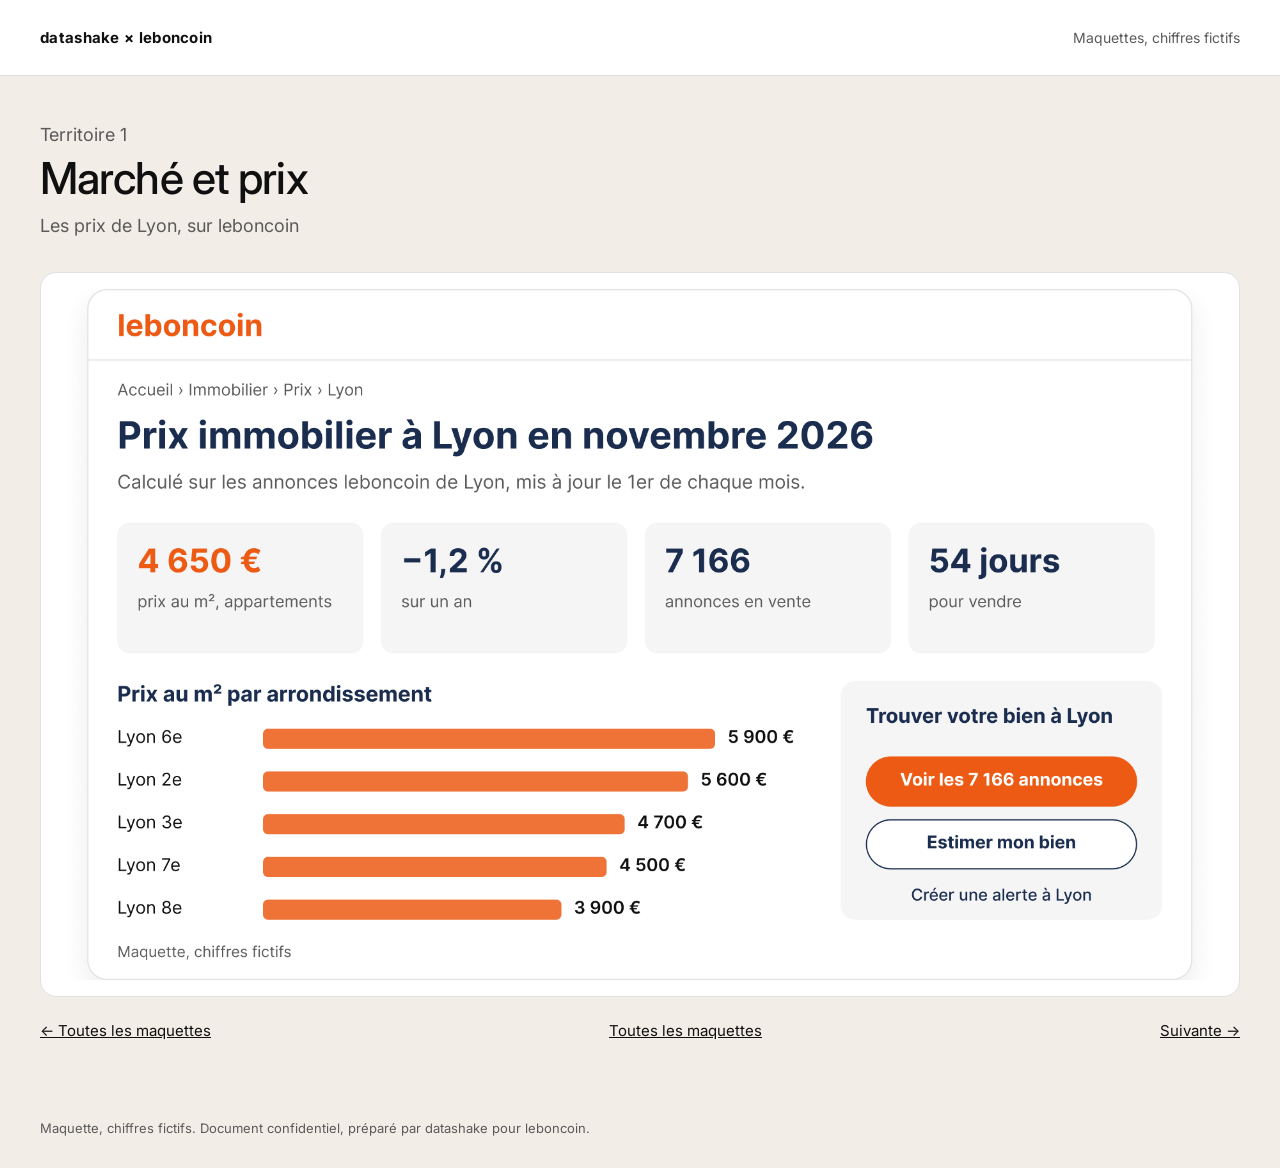
==== t1.html @ 2e572b49 "Maquettes leboncoin immo Co-Authored-By: Claude Opus 5.5 <noreply@anthropic.com>" ====
<!doctype html><html lang="fr"><head><meta charset="utf-8"><meta name="viewport" content="width=device-width,initial-scale=1"><meta name="robots" content="noindex,nofollow"><title>Marché et prix, la maquette</title><link rel="preconnect" href="https://fonts.googleapis.com"><link href="https://fonts.googleapis.com/css2?family=Inter:wght@400;500;600&display=swap" rel="stylesheet"><style>*{box-sizing:border-box;margin:0}body{font-family:Inter,system-ui,sans-serif;background:#F3EDE8;color:#101010}
header{padding:28px 40px;display:flex;justify-content:space-between;align-items:center;border-bottom:1px solid #E0E0E0;background:#fff}
header b{font-size:15px;letter-spacing:.02em}header span{font-size:14px;color:#5A5A5A}
main{max-width:1440px;margin:0 auto;padding:48px 40px}h1{font-size:44px;font-weight:500;letter-spacing:-.02em;margin-bottom:10px}
p.s{color:#5A5A5A;font-size:18px;margin-bottom:36px}.grid{display:grid;grid-template-columns:repeat(auto-fill,minmax(320px,1fr));gap:20px}
.card{display:block;background:#fff;border:1px solid #E0E0E0;border-radius:16px;overflow:hidden;text-decoration:none;color:inherit;transition:transform .15s}
.card:hover{transform:translateY(-3px)}.card img{width:100%;aspect-ratio:16/9;object-fit:cover;object-position:top;display:block;border-bottom:1px solid #E0E0E0}
.card div{padding:18px 20px}.card small{color:#5A5A5A;font-size:13px}.card h2{font-size:18px;font-weight:500;margin-top:4px}
.frame{background:#fff;border:1px solid #E0E0E0;border-radius:16px;padding:16px}.frame img{width:100%;display:block;border-radius:10px}
nav{display:flex;justify-content:space-between;margin-top:24px;font-size:15px}nav a{color:#101010}
footer{padding:32px 40px;color:#5A5A5A;font-size:13px}</style></head><body><header><b>datashake × leboncoin</b><span>Maquettes, chiffres fictifs</span></header><main><p class="s" style="margin-bottom:6px">Territoire 1</p><h1>Marché et prix</h1><p class="s">Les prix de Lyon, sur leboncoin</p><div class="frame"><img src="img/t1.png" alt="Les prix de Lyon, sur leboncoin"></div><nav><a href="index.html">← Toutes les maquettes</a><a href="index.html">Toutes les maquettes</a><a href="t2.html">Suivante →</a></nav></main><footer>Maquette, chiffres fictifs. Document confidentiel, préparé par datashake pour leboncoin.</footer></body></html>
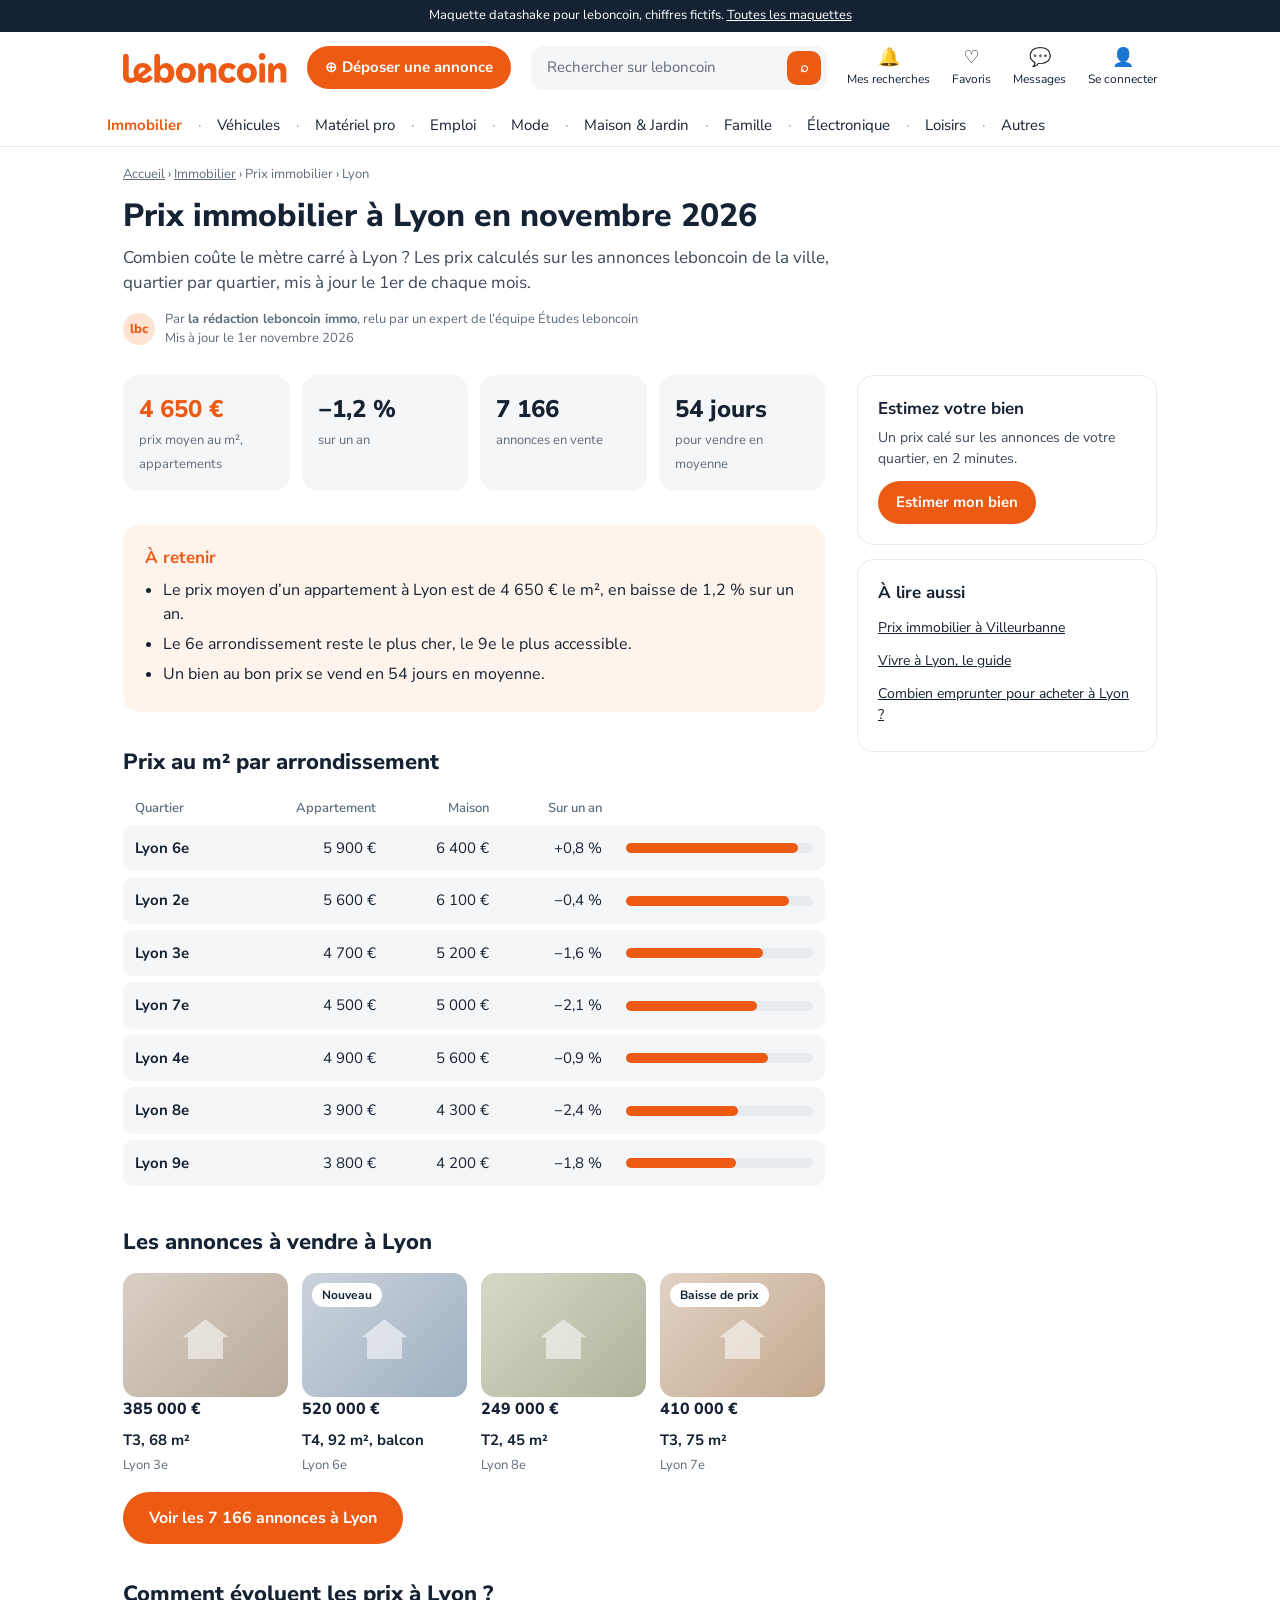
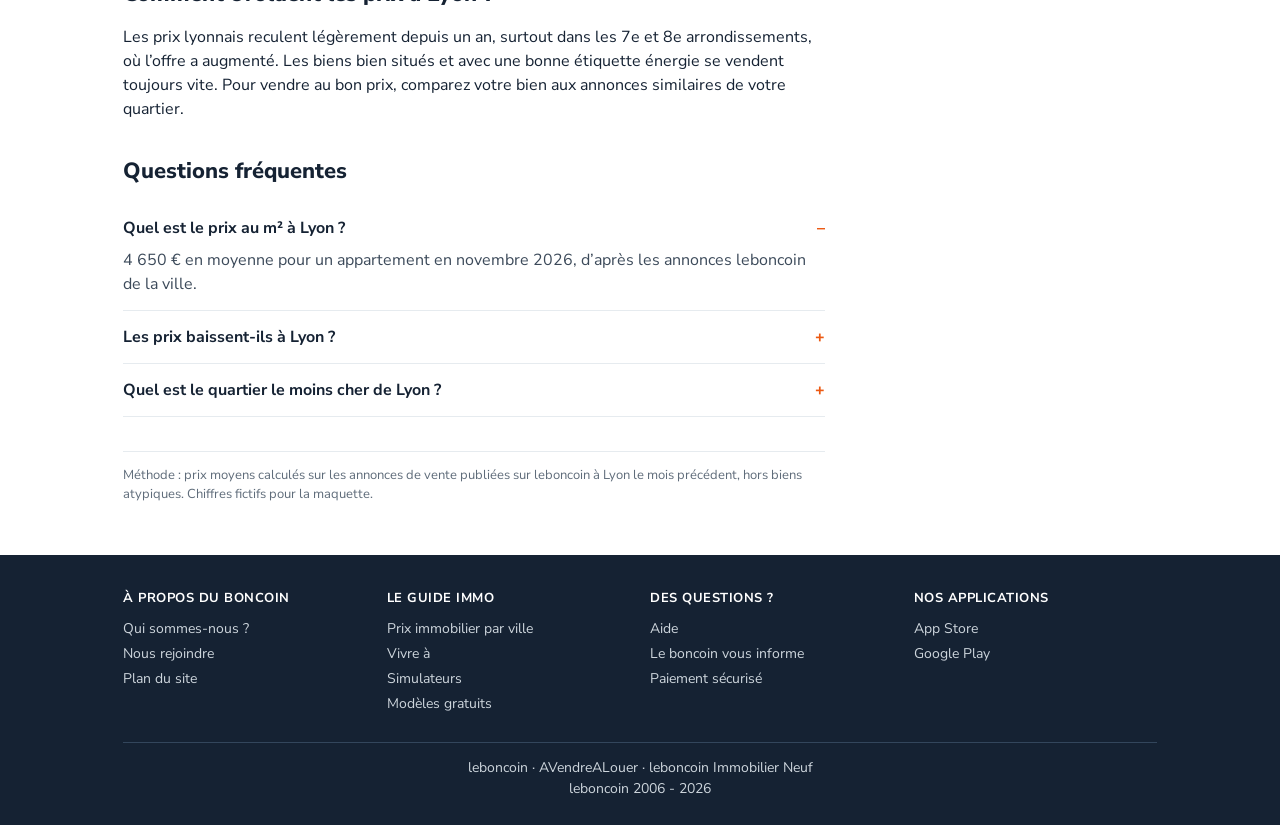
==== commit edda73cf: "Maquettes en pages web au gabarit leboncoin Co-Authored-By: Claude Opus 5.5 <noreply@anthropic.com>" ====
--- a/t1.html
+++ b/t1.html
@@ -1,11 +1,22 @@
-<!doctype html><html lang="fr"><head><meta charset="utf-8"><meta name="viewport" content="width=device-width,initial-scale=1"><meta name="robots" content="noindex,nofollow"><title>Marché et prix, la maquette</title><link rel="preconnect" href="https://fonts.googleapis.com"><link href="https://fonts.googleapis.com/css2?family=Inter:wght@400;500;600&display=swap" rel="stylesheet"><style>*{box-sizing:border-box;margin:0}body{font-family:Inter,system-ui,sans-serif;background:#F3EDE8;color:#101010}
-header{padding:28px 40px;display:flex;justify-content:space-between;align-items:center;border-bottom:1px solid #E0E0E0;background:#fff}
-header b{font-size:15px;letter-spacing:.02em}header span{font-size:14px;color:#5A5A5A}
-main{max-width:1440px;margin:0 auto;padding:48px 40px}h1{font-size:44px;font-weight:500;letter-spacing:-.02em;margin-bottom:10px}
-p.s{color:#5A5A5A;font-size:18px;margin-bottom:36px}.grid{display:grid;grid-template-columns:repeat(auto-fill,minmax(320px,1fr));gap:20px}
-.card{display:block;background:#fff;border:1px solid #E0E0E0;border-radius:16px;overflow:hidden;text-decoration:none;color:inherit;transition:transform .15s}
-.card:hover{transform:translateY(-3px)}.card img{width:100%;aspect-ratio:16/9;object-fit:cover;object-position:top;display:block;border-bottom:1px solid #E0E0E0}
-.card div{padding:18px 20px}.card small{color:#5A5A5A;font-size:13px}.card h2{font-size:18px;font-weight:500;margin-top:4px}
-.frame{background:#fff;border:1px solid #E0E0E0;border-radius:16px;padding:16px}.frame img{width:100%;display:block;border-radius:10px}
-nav{display:flex;justify-content:space-between;margin-top:24px;font-size:15px}nav a{color:#101010}
-footer{padding:32px 40px;color:#5A5A5A;font-size:13px}</style></head><body><header><b>datashake × leboncoin</b><span>Maquettes, chiffres fictifs</span></header><main><p class="s" style="margin-bottom:6px">Territoire 1</p><h1>Marché et prix</h1><p class="s">Les prix de Lyon, sur leboncoin</p><div class="frame"><img src="img/t1.png" alt="Les prix de Lyon, sur leboncoin"></div><nav><a href="index.html">← Toutes les maquettes</a><a href="index.html">Toutes les maquettes</a><a href="t2.html">Suivante →</a></nav></main><footer>Maquette, chiffres fictifs. Document confidentiel, préparé par datashake pour leboncoin.</footer></body></html>+<!doctype html><html lang="fr"><head><meta charset="utf-8"><meta name="viewport" content="width=device-width,initial-scale=1"><meta name="robots" content="noindex,nofollow">
+<title>Prix immobilier à Lyon en novembre 2026, prix au m² par quartier | leboncoin</title><link rel="preconnect" href="https://fonts.googleapis.com"><link href="https://fonts.googleapis.com/css2?family=Nunito+Sans:wght@400;600;700;800&display=swap" rel="stylesheet"><link rel="stylesheet" href="style.css"></head><body>
+<div class="proto">Maquette datashake pour leboncoin, chiffres fictifs. <a href="index.html">Toutes les maquettes</a></div>
+<header class="top"><div class="wrap row"><svg width="164" height="30" viewBox="0 0 164 30" xmlns="http://www.w3.org/2000/svg"  class="logo"><path fill="currentColor" fill-rule="evenodd" clip-rule="evenodd" d="M41.1935 25.077C43.7647 25.0728 45.3528 23.0338 45.3528 20.0045C45.3528 16.9725 43.769 14.9392 41.2007 14.9392C38.6323 14.9392 37.0556 16.9653 37.0556 20.0045C37.0556 23.0409 38.6295 25.0728 41.1935 25.077ZM43.1198 10.0236C48.0211 10.0236 51.2529 14.2472 51.3242 19.9332C51.3242 25.712 47.9426 29.9926 42.9842 29.9926C40.4887 30.0482 38.1457 28.7954 36.8059 26.6894H36.7274V29.6216H31.3482V3.88099C31.3482 1.91906 32.6538 0.691957 34.2019 0.691957C35.75 0.691957 37.0556 1.91906 37.0556 3.88099V13.0557H37.1341C38.5174 11.1316 40.7505 10.0008 43.1198 10.0236ZM62.9246 25.077C65.5001 25.077 67.0697 23.0366 67.0697 20.0045C67.0697 16.9725 65.5001 14.9392 62.9246 14.9392C60.3492 14.9392 58.7796 16.9653 58.7796 20.0045C58.7796 23.0438 60.3492 25.077 62.9246 25.077ZM62.9246 10.0236C68.9888 10.0236 72.9127 14.1687 72.9127 20.0117C72.9127 25.8547 68.9959 29.9997 62.9246 29.9997C56.8533 29.9997 52.9366 25.8547 52.9366 20.0117C52.9366 14.1687 56.8533 10.0236 62.9246 10.0236ZM139.155 10.0239C140.724 10.0239 142.03 11.251 142.058 13.213V29.6219H136.301V13.213C136.301 11.251 137.579 10.0239 139.155 10.0239ZM139.155 0C141.086 0 142.65 1.56527 142.65 3.49581C142.65 5.42636 141.086 6.99163 139.155 6.99163H139.153C137.223 6.99091 135.658 5.42564 135.659 3.4951C135.659 1.56455 137.225 0 139.155 0ZM157.162 10.0239C161.158 10.0239 163.304 12.8627 163.304 17.1654V29.6219H157.547V18.7777C157.547 16.245 156.355 15.4032 154.858 15.4032C152.631 15.4032 150.941 17.2795 150.941 21.2747V29.6219H145.183V13.0346C145.183 11.1511 146.417 10.0382 147.873 10.0382C149.329 10.0382 150.555 11.1511 150.555 13.0346V13.748H150.634C152 11.4408 154.481 10.0254 157.162 10.0239ZM123.866 25.077C126.441 25.077 128.018 23.0366 128.018 20.0045C128.018 16.9725 126.435 14.9392 123.866 14.9392C121.298 14.9392 119.721 16.9653 119.721 20.0045C119.721 23.0438 121.298 25.077 123.866 25.077ZM123.866 10.0236C129.938 10.0236 133.854 14.1687 133.854 20.0117C133.854 25.8547 129.938 29.9997 123.866 29.9997C117.795 29.9997 113.878 25.8547 113.878 20.0117C113.878 14.1687 117.802 10.0236 123.866 10.0236ZM105.36 15.0179C102.863 15.0179 101.329 16.8586 101.329 20.012C101.329 23.1653 102.863 25.006 105.36 25.006C106.791 25.0645 108.137 24.3254 108.855 23.0869H108.927L113.115 25.7765C111.659 28.6159 108.619 30 105.166 30C99.1744 30 95.4859 25.8543 95.4859 20.012C95.4859 14.169 99.1744 10.0239 105.166 10.0239C108.619 10.0239 111.688 11.3937 113.115 14.2474L108.927 16.9364H108.855C108.137 15.6978 106.791 14.9594 105.36 15.0179ZM87.1959 10.0239C91.1911 10.0239 93.3379 12.8627 93.3528 17.1654V29.6219H87.5954V18.7777C87.5954 16.245 86.404 15.4032 84.9058 15.4032C82.6799 15.4032 80.9891 17.2795 80.9891 21.2747V29.6219H75.2246V13.0203C75.2246 11.1369 76.4374 10.0382 77.8999 10.0382C79.3625 10.0382 80.5896 11.1511 80.5896 13.0346V13.748H80.668C82.0328 11.4394 84.5141 10.0239 87.1959 10.0239ZM15.6884 18.87C15.7055 19.6013 15.8353 20.3262 16.0736 21.0182L22.4945 16.2589C21.9138 15.1873 20.773 14.5402 19.5552 14.5895C17.7359 14.5895 15.6884 15.9592 15.6884 18.87ZM21.2674 25.2909C23.3485 25.1718 25.2148 23.9689 26.1829 22.124L29.9713 24.8629C28.523 27.8093 25.5694 29.9924 20.5754 29.9924C18.2125 29.9882 15.9309 29.1263 14.1545 27.5668C11.6432 29.2362 9.5029 29.9496 7.36261 29.9496C3.04635 29.9496 0 27.0602 0 22.7226V3.83091C0 1.87611 1.29844 0.649008 2.85373 0.649008C4.40901 0.649008 5.70745 1.87611 5.70745 3.83091V22.2446C5.70745 24.0995 6.52076 25.0983 8.22586 25.0983C9.15332 25.0983 10.1593 24.5632 11.4648 23.8498C10.8413 22.3666 10.526 20.7721 10.5374 19.1626C10.5374 15.0889 13.441 10.0242 19.5409 10.0242C24.8274 10.0242 27.6669 13.0984 28.8512 16.958L18.6705 24.2643C19.3689 24.9328 20.3007 25.3016 21.2674 25.2909Z"></path></svg><a class="btn btn-main" href="#">⊕ Déposer une annonce</a><div class="search"><span>Rechercher sur leboncoin</span><b>⌕</b></div>
+<div class="icons"><div><i>🔔</i>Mes recherches</div><div><i>♡</i>Favoris</div><div><i>💬</i>Messages</div><div><i>👤</i>Se connecter</div></div></div>
+<div class="wrap cats"><span class="on">Immobilier</span><span>Véhicules</span><span>Matériel pro</span><span>Emploi</span><span>Mode</span><span>Maison &amp; Jardin</span><span>Famille</span><span>Électronique</span><span>Loisirs</span><span>Autres</span></div></header>
+<main class="wrap"><div class="crumb"><a href="#">Accueil</a> › <a href="#">Immobilier</a> › Prix immobilier › Lyon</div>
+<h1>Prix immobilier à Lyon en novembre 2026</h1><p class="lead">Combien coûte le mètre carré à Lyon ? Les prix calculés sur les annonces leboncoin de la ville, quartier par quartier, mis à jour le 1er de chaque mois.</p><div class="byline"><div class="av">lbc</div><div>Par <b>la rédaction leboncoin immo</b>, relu par un expert de l’équipe Études leboncoin<br>Mis à jour le 1er novembre 2026</div></div>
+<div class="layout"><div>
+<section class="kpis"><div class="kpi hot"><b>4 650 €</b><span>prix moyen au m², appartements</span></div><div class="kpi"><b>−1,2 %</b><span>sur un an</span></div><div class="kpi"><b>7 166</b><span>annonces en vente</span></div><div class="kpi"><b>54 jours</b><span>pour vendre en moyenne</span></div></section>
+<section class="retenir"><h3>À retenir</h3><ul><li>Le prix moyen d’un appartement à Lyon est de 4 650 € le m², en baisse de 1,2 % sur un an.</li><li>Le 6e arrondissement reste le plus cher, le 9e le plus accessible.</li><li>Un bien au bon prix se vend en 54 jours en moyenne.</li></ul></section>
+<section><h2>Prix au m² par arrondissement</h2><table><tr><th>Quartier</th><th class="num">Appartement</th><th class="num">Maison</th><th class="num">Sur un an</th><th></th></tr><tr><td>Lyon 6e</td><td class="num">5 900 €</td><td class="num">6 400 €</td><td class="num">+0,8 %</td><td style="width:30%"><div class="bar"><i style="width:92%"></i></div></td></tr><tr><td>Lyon 2e</td><td class="num">5 600 €</td><td class="num">6 100 €</td><td class="num">−0,4 %</td><td style="width:30%"><div class="bar"><i style="width:87%"></i></div></td></tr><tr><td>Lyon 3e</td><td class="num">4 700 €</td><td class="num">5 200 €</td><td class="num">−1,6 %</td><td style="width:30%"><div class="bar"><i style="width:73%"></i></div></td></tr><tr><td>Lyon 7e</td><td class="num">4 500 €</td><td class="num">5 000 €</td><td class="num">−2,1 %</td><td style="width:30%"><div class="bar"><i style="width:70%"></i></div></td></tr><tr><td>Lyon 4e</td><td class="num">4 900 €</td><td class="num">5 600 €</td><td class="num">−0,9 %</td><td style="width:30%"><div class="bar"><i style="width:76%"></i></div></td></tr><tr><td>Lyon 8e</td><td class="num">3 900 €</td><td class="num">4 300 €</td><td class="num">−2,4 %</td><td style="width:30%"><div class="bar"><i style="width:60%"></i></div></td></tr><tr><td>Lyon 9e</td><td class="num">3 800 €</td><td class="num">4 200 €</td><td class="num">−1,8 %</td><td style="width:30%"><div class="bar"><i style="width:59%"></i></div></td></tr></table></section>
+<section><h2>Les annonces à vendre à Lyon</h2><div class="ads"><a class="ad" href="#"><div class="ph" style="--a:#d9cfc4;--b:#b9ab9c"></div><div class="p">385 000 €</div><h3>T3, 68 m²</h3><small>Lyon 3e</small></a><a class="ad" href="#"><div class="ph" style="--a:#cbd3dc;--b:#9fb0c2"><span class="badge">Nouveau</span></div><div class="p">520 000 €</div><h3>T4, 92 m², balcon</h3><small>Lyon 6e</small></a><a class="ad" href="#"><div class="ph" style="--a:#d6d9c8;--b:#aeb39a"></div><div class="p">249 000 €</div><h3>T2, 45 m²</h3><small>Lyon 8e</small></a><a class="ad" href="#"><div class="ph" style="--a:#e2d2c4;--b:#c3a98f"><span class="badge">Baisse de prix</span></div><div class="p">410 000 €</div><h3>T3, 75 m²</h3><small>Lyon 7e</small></a></div><p style="margin-top:16px"><a class="btn btn-main btn-lg" href="#">Voir les 7 166 annonces à Lyon</a></p></section>
+<section><h2>Comment évoluent les prix à Lyon ?</h2><p>Les prix lyonnais reculent légèrement depuis un an, surtout dans les 7e et 8e arrondissements, où l’offre a augmenté. Les biens bien situés et avec une bonne étiquette énergie se vendent toujours vite. Pour vendre au bon prix, comparez votre bien aux annonces similaires de votre quartier.</p></section>
+<section class="faq"><h2>Questions fréquentes</h2><details open><summary>Quel est le prix au m² à Lyon ?</summary><p>4 650 € en moyenne pour un appartement en novembre 2026, d’après les annonces leboncoin de la ville.</p></details><details><summary>Les prix baissent-ils à Lyon ?</summary><p>Oui, de 1,2 % sur un an. La baisse est plus marquée dans les 7e et 8e arrondissements.</p></details><details><summary>Quel est le quartier le moins cher de Lyon ?</summary><p>Le 9e arrondissement, autour de 3 800 € le m² pour un appartement.</p></details></section>
+<p class="method">Méthode : prix moyens calculés sur les annonces de vente publiées sur leboncoin à Lyon le mois précédent, hors biens atypiques. Chiffres fictifs pour la maquette.</p>
+</div><aside class="side"><div class="card"><h3>Estimez votre bien</h3><p>Un prix calé sur les annonces de votre quartier, en 2 minutes.</p><a class="btn btn-main" href="#">Estimer mon bien</a></div><div class="card links"><h3>À lire aussi</h3><a href=#>Prix immobilier à Villeurbanne</a><a href=#>Vivre à Lyon, le guide</a><a href=#>Combien emprunter pour acheter à Lyon ?</a></div></aside></div></main><footer class="site"><div class="wrap"><div class="cols">
+<div><h4>À propos du boncoin</h4><p>Qui sommes-nous ?</p><p>Nous rejoindre</p><p>Plan du site</p></div>
+<div><h4>Le guide immo</h4><p>Prix immobilier par ville</p><p>Vivre à</p><p>Simulateurs</p><p>Modèles gratuits</p></div>
+<div><h4>Des questions ?</h4><p>Aide</p><p>Le boncoin vous informe</p><p>Paiement sécurisé</p></div>
+<div><h4>Nos applications</h4><p>App Store</p><p>Google Play</p></div></div>
+<div class="sis">leboncoin · AVendreALouer · leboncoin Immobilier Neuf<br>leboncoin 2006 - 2026</div></div></footer></body></html>
--- a/style.css
+++ b/style.css
@@ -0,0 +1,100 @@
+
+*{box-sizing:border-box;margin:0;padding:0}
+body{font-family:'Nunito Sans',system-ui,sans-serif;color:#152233;background:#fff;font-size:16px;line-height:1.5}
+a{color:inherit}
+.wrap{max-width:1066px;margin:0 auto;padding:0 16px}
+.proto{background:#152233;color:#fff;font-size:13px;text-align:center;padding:6px 10px}
+.proto a{color:#fff}
+header.top{border-bottom:1px solid #e6ebef;background:#fff;position:sticky;top:0;z-index:5}
+.top .row{display:flex;align-items:center;gap:20px;height:72px}
+.logo{color:#ec5a13;width:164px;height:30px;flex:none}
+.btn{display:inline-flex;align-items:center;gap:8px;border:0;border-radius:9999px;font:inherit;font-weight:700;cursor:pointer;text-decoration:none;white-space:nowrap}
+.btn-main{background:#ec5a13;color:#fff;padding:10px 18px;font-size:15px}
+.btn-main:hover{background:#d14e10}
+.btn-ghost{background:#fff;color:#152233;border:1px solid #152233;padding:9px 18px;font-size:15px}
+.btn-lg{padding:14px 26px;font-size:16px}
+.search{flex:1;display:flex;align-items:center;background:#f4f6f7;border-radius:12px;height:44px;padding:0 6px 0 16px;color:#5f6c7a;font-size:15px;max-width:320px}
+.search span{flex:1}.search b{width:34px;height:34px;border-radius:10px;background:#ec5a13;display:grid;place-items:center;color:#fff;font-size:14px}
+.icons{display:flex;gap:22px;margin-left:auto;font-size:12px;text-align:center}
+.icons div{display:flex;flex-direction:column;align-items:center;gap:4px}
+.icons i{font-style:normal;font-size:18px;line-height:1}
+.cats{display:flex;gap:16px;font-size:15px;padding:10px 0;white-space:nowrap;overflow:auto}
+.cats span+span:before{content:"·";margin-right:16px;color:#9aa5b1}
+.cats .on{font-weight:700;color:#ec5a13}
+.crumb{font-size:13px;color:#5f6c7a;padding:18px 0 6px}
+.crumb a{text-decoration:underline}
+h1{font-size:32px;line-height:1.2;font-weight:800;margin:6px 0 10px}
+h2{font-size:22px;font-weight:800;margin:0 0 14px}
+h3{font-size:17px;font-weight:700}
+.lead{font-size:17px;color:#3c4a5a;max-width:760px}
+.byline{display:flex;gap:10px;align-items:center;font-size:13px;color:#5f6c7a;margin:14px 0 26px}
+.byline .av{width:32px;height:32px;border-radius:50%;background:#ffe3d3;color:#ec5a13;display:grid;place-items:center;font-weight:800}
+.layout{display:grid;grid-template-columns:1fr 300px;gap:32px;align-items:start}
+section{margin:0 0 34px}
+.card{border:1px solid #e6ebef;border-radius:16px;padding:20px;background:#fff}
+.soft{background:#f4f6f7;border-radius:16px;padding:20px}
+.retenir{background:#fff4ec;border-radius:16px;padding:20px 22px}
+.retenir h3{margin-bottom:8px;color:#ec5a13}
+.retenir li{margin:6px 0 6px 18px}
+.kpis{display:grid;grid-template-columns:repeat(4,1fr);gap:12px}
+.kpi{background:#f4f6f7;border-radius:16px;padding:16px}
+.kpi b{display:block;font-size:24px;font-weight:800}
+.kpi span{font-size:13px;color:#5f6c7a}
+.kpi.hot b{color:#ec5a13}
+table{width:100%;border-collapse:separate;border-spacing:0 6px;font-size:15px}
+th{text-align:left;font-size:13px;color:#5f6c7a;font-weight:600;padding:0 12px}
+td{background:#f4f6f7;padding:12px}
+td:first-child{border-radius:10px 0 0 10px;font-weight:700}td:last-child{border-radius:0 10px 10px 0}
+.num{text-align:right;font-variant-numeric:tabular-nums}
+.bar{height:10px;border-radius:5px;background:#e6ebef;position:relative;min-width:120px}
+.bar i{position:absolute;inset:0 auto 0 0;border-radius:5px;background:#ec5a13}
+.ads{display:grid;grid-template-columns:repeat(4,1fr);gap:14px}
+.ad{text-decoration:none}
+.ph{aspect-ratio:4/3;border-radius:14px;background:linear-gradient(135deg,var(--a,#d9cfc4),var(--b,#b9ab9c));position:relative;overflow:hidden}
+.ph:after{content:"";position:absolute;left:50%;top:50%;width:46px;height:40px;transform:translate(-50%,-40%);background:rgba(255,255,255,.55);clip-path:polygon(50% 0,100% 45%,88% 45%,88% 100%,12% 100%,12% 45%,0 45%)}
+.ph .badge{position:absolute;left:10px;top:10px;background:#fff;border-radius:9999px;font-size:12px;font-weight:700;padding:3px 10px;z-index:1}
+.ad h3{font-size:15px;margin-top:8px}.ad .p{font-weight:800;font-size:16px}.ad small{color:#5f6c7a;font-size:13px}
+.chips{display:flex;flex-wrap:wrap;gap:8px}
+.chip{border:1px solid #cdd5dc;border-radius:9999px;padding:6px 14px;font-size:14px;font-weight:600;background:#fff}
+.chip.on{background:#152233;color:#fff;border-color:#152233}
+.faq details{border-bottom:1px solid #e6ebef;padding:14px 0}
+.faq summary{font-weight:700;cursor:pointer;list-style:none;display:flex;justify-content:space-between}
+.faq summary:after{content:"+";color:#ec5a13;font-weight:800}
+.faq details[open] summary:after{content:"–"}
+.faq p{margin-top:8px;color:#3c4a5a}
+.side{position:sticky;top:96px;display:flex;flex-direction:column;gap:14px}
+.side .card h3{margin-bottom:6px}.side .card p{font-size:14px;color:#3c4a5a;margin-bottom:12px}
+.links a{display:block;font-size:14px;padding:6px 0;text-decoration:underline}
+.method{font-size:13px;color:#5f6c7a;border-top:1px solid #e6ebef;padding-top:14px;margin-top:10px}
+.form{display:grid;gap:12px}
+.form label{font-size:13px;color:#5f6c7a;font-weight:600}
+.form .f{border:1px solid #cdd5dc;border-radius:12px;padding:12px 14px;font-weight:700;background:#fff}
+.result{background:#152233;color:#fff;border-radius:16px;padding:24px}
+.result b{font-size:40px;font-weight:800;display:block;line-height:1.1}
+.result small{opacity:.8}
+.two{display:grid;grid-template-columns:1fr 1fr;gap:18px}
+.dpe{display:grid;gap:8px}
+.dpe div{display:flex;align-items:center;gap:12px}
+.dpe span.l{color:#fff;font-weight:800;border-radius:6px;padding:6px 10px;min-width:40px}
+.note{display:flex;gap:20px;align-items:center}
+.note .big{background:#152233;color:#fff;border-radius:16px;padding:18px 22px;text-align:center}
+.note .big b{font-size:44px;font-weight:800;display:block;line-height:1}
+.crit{flex:1;display:grid;gap:8px;font-size:14px}
+.crit div{display:grid;grid-template-columns:150px 1fr 34px;gap:10px;align-items:center}
+.crit .bar i{background:#152233}
+blockquote{background:#f4f6f7;border-radius:14px;padding:14px 16px;font-size:15px}
+blockquote footer{font-size:13px;color:#5f6c7a;margin-top:6px}
+.hero{background:#152233;color:#fff;border-radius:20px;padding:30px;display:flex;justify-content:space-between;gap:20px;align-items:center}
+.hero h1{color:#fff;margin:4px 0 8px}.hero p{opacity:.85;max-width:560px}
+.hero .chips .chip{background:transparent;color:#fff;border-color:#fff}.hero .chips .chip.on{background:#ec5a13;border-color:#ec5a13}
+.doc{background:#fff;border:1px solid #e6ebef;border-radius:12px;padding:22px;box-shadow:0 6px 20px rgba(21,34,51,.08)}
+.doc i{display:block;height:9px;border-radius:5px;background:#e6ebef;margin:10px 0}
+.steps{counter-reset:s;display:grid;gap:10px}
+.steps li{list-style:none;counter-increment:s;display:flex;gap:12px;align-items:flex-start}
+.steps li:before{content:counter(s);background:#ec5a13;color:#fff;border-radius:50%;width:26px;height:26px;display:grid;place-items:center;font-weight:800;font-size:13px;flex:none}
+footer.site{background:#152233;color:#cdd5dc;margin-top:50px;padding:34px 0 26px;font-size:14px}
+footer.site .cols{display:grid;grid-template-columns:repeat(4,1fr);gap:20px;margin-bottom:24px}
+footer.site h4{color:#fff;font-size:13px;text-transform:uppercase;letter-spacing:.04em;margin-bottom:10px}
+footer.site p{margin:4px 0}
+footer.site .sis{border-top:1px solid #33465c;padding-top:14px;text-align:center}
+@media(max-width:900px){.layout{grid-template-columns:1fr}.kpis,.ads{grid-template-columns:1fr 1fr}.icons,.search{display:none}.two{grid-template-columns:1fr}.hero{flex-direction:column;align-items:flex-start}.side{position:static}}
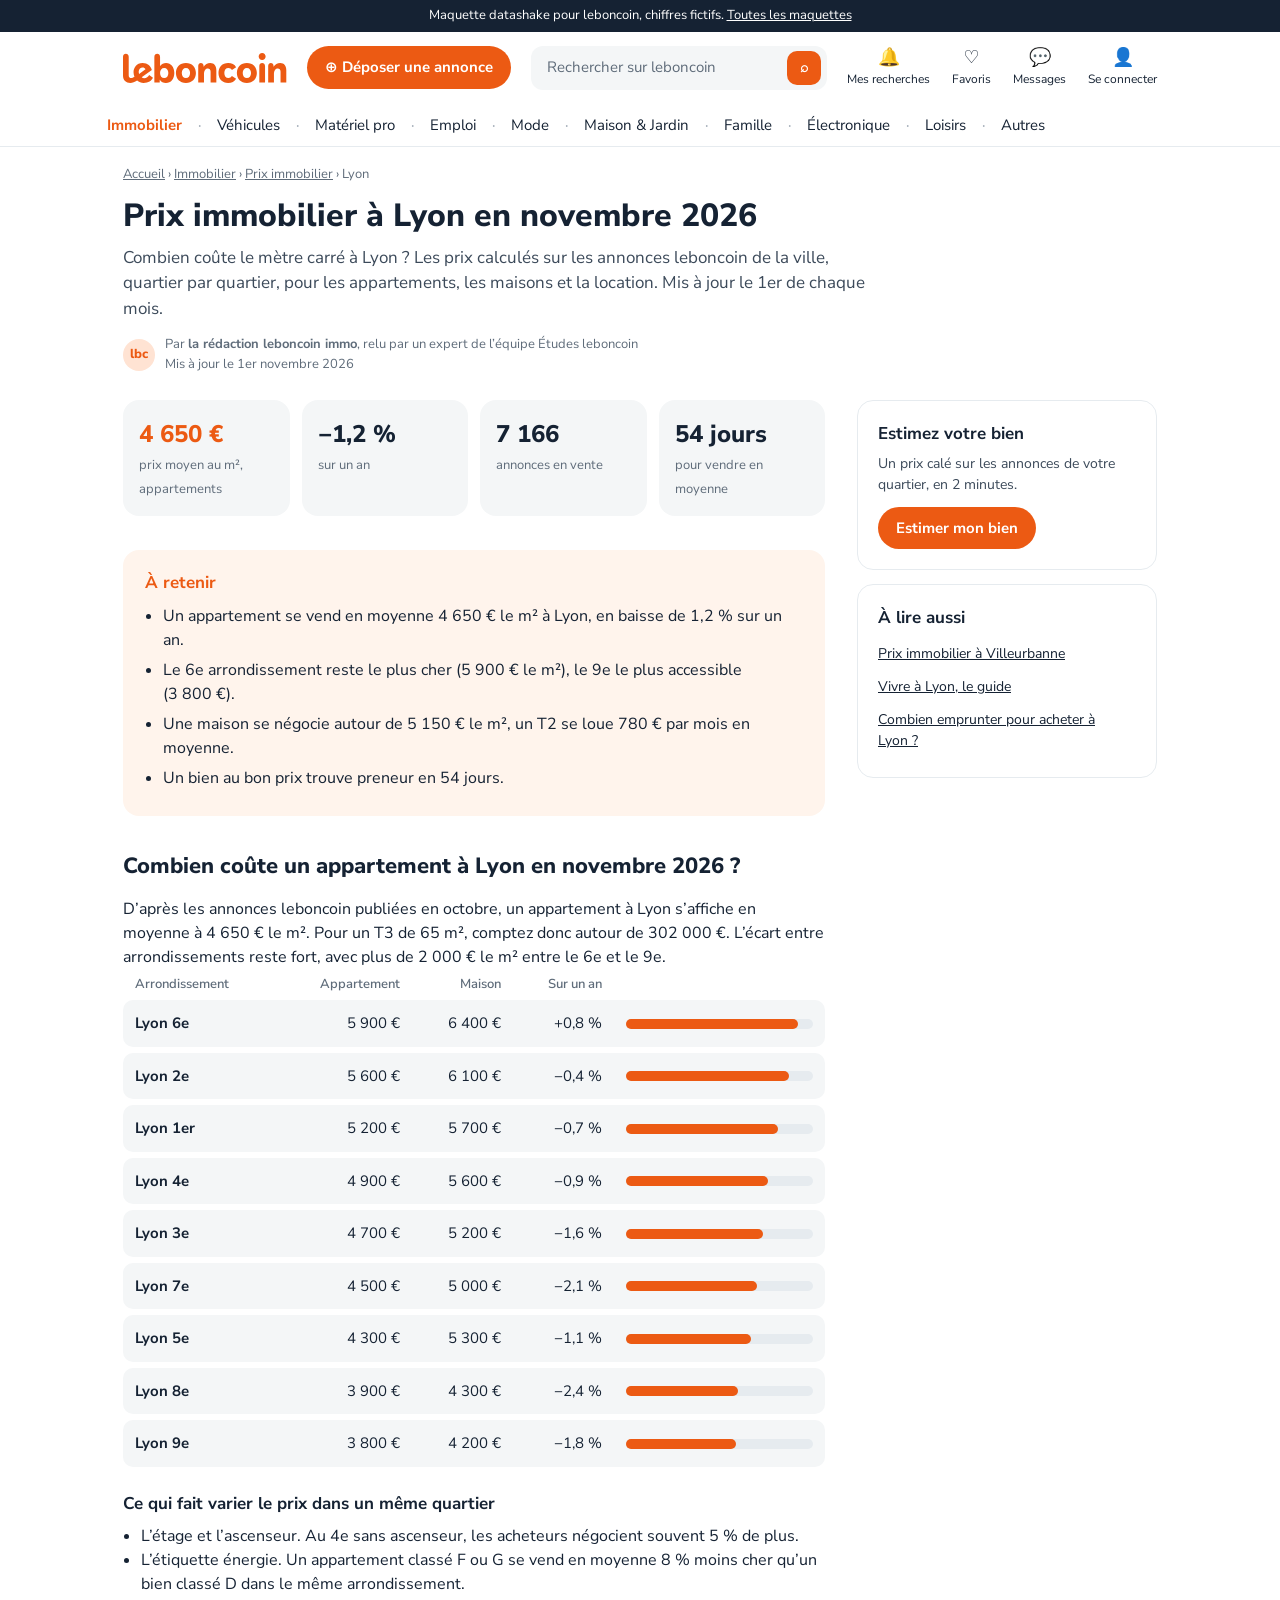
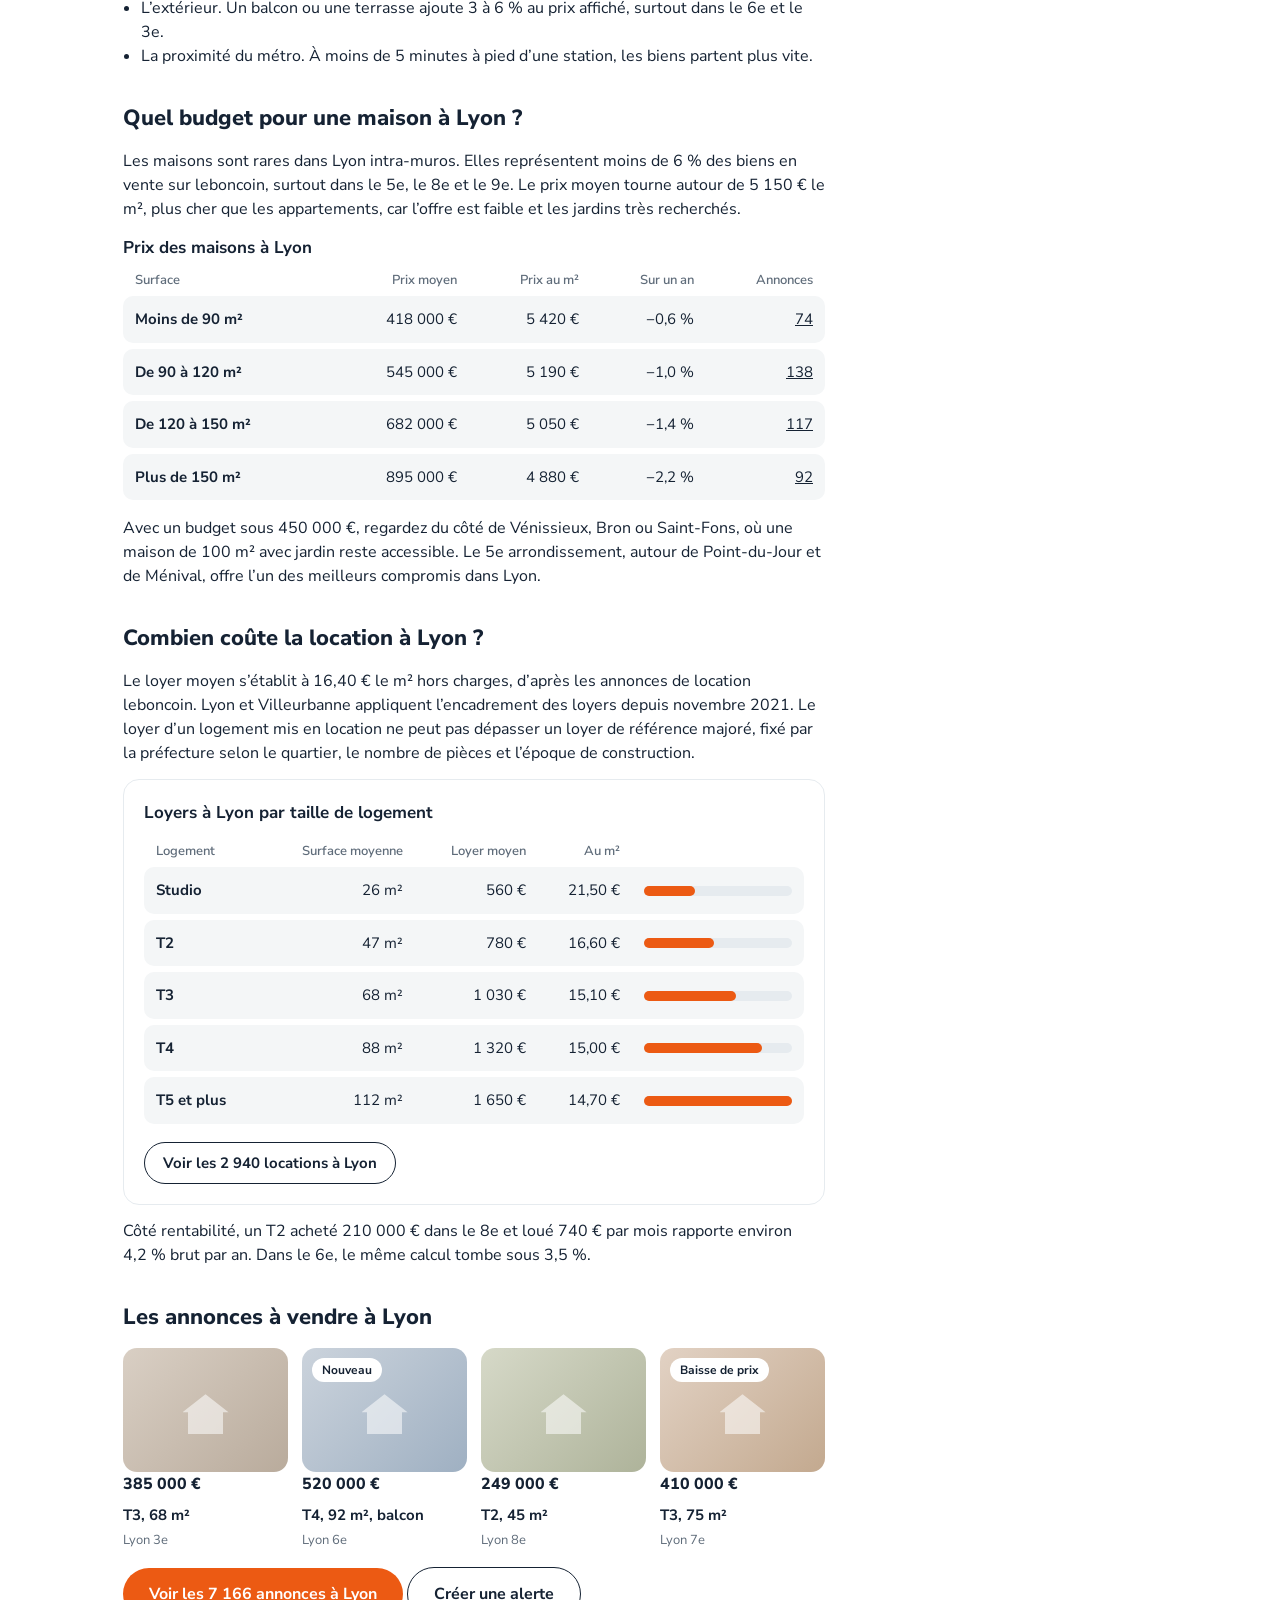
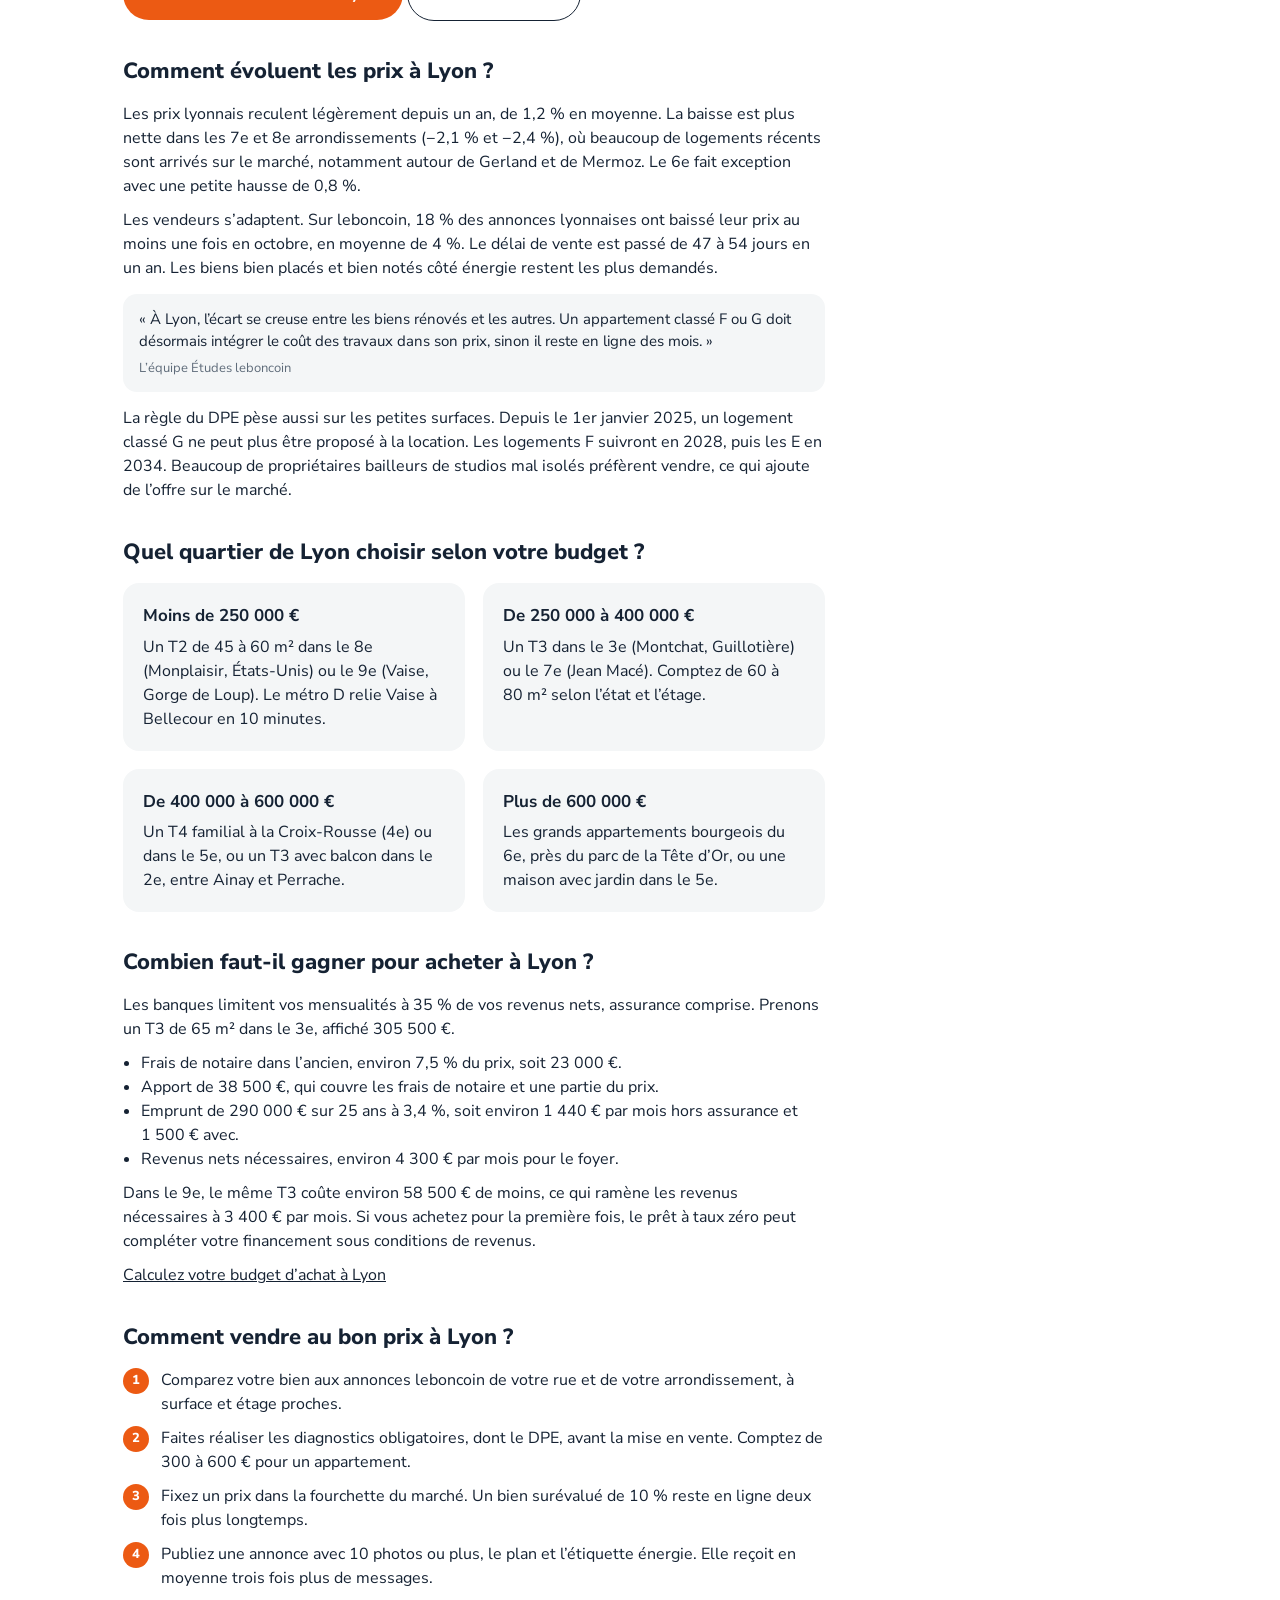
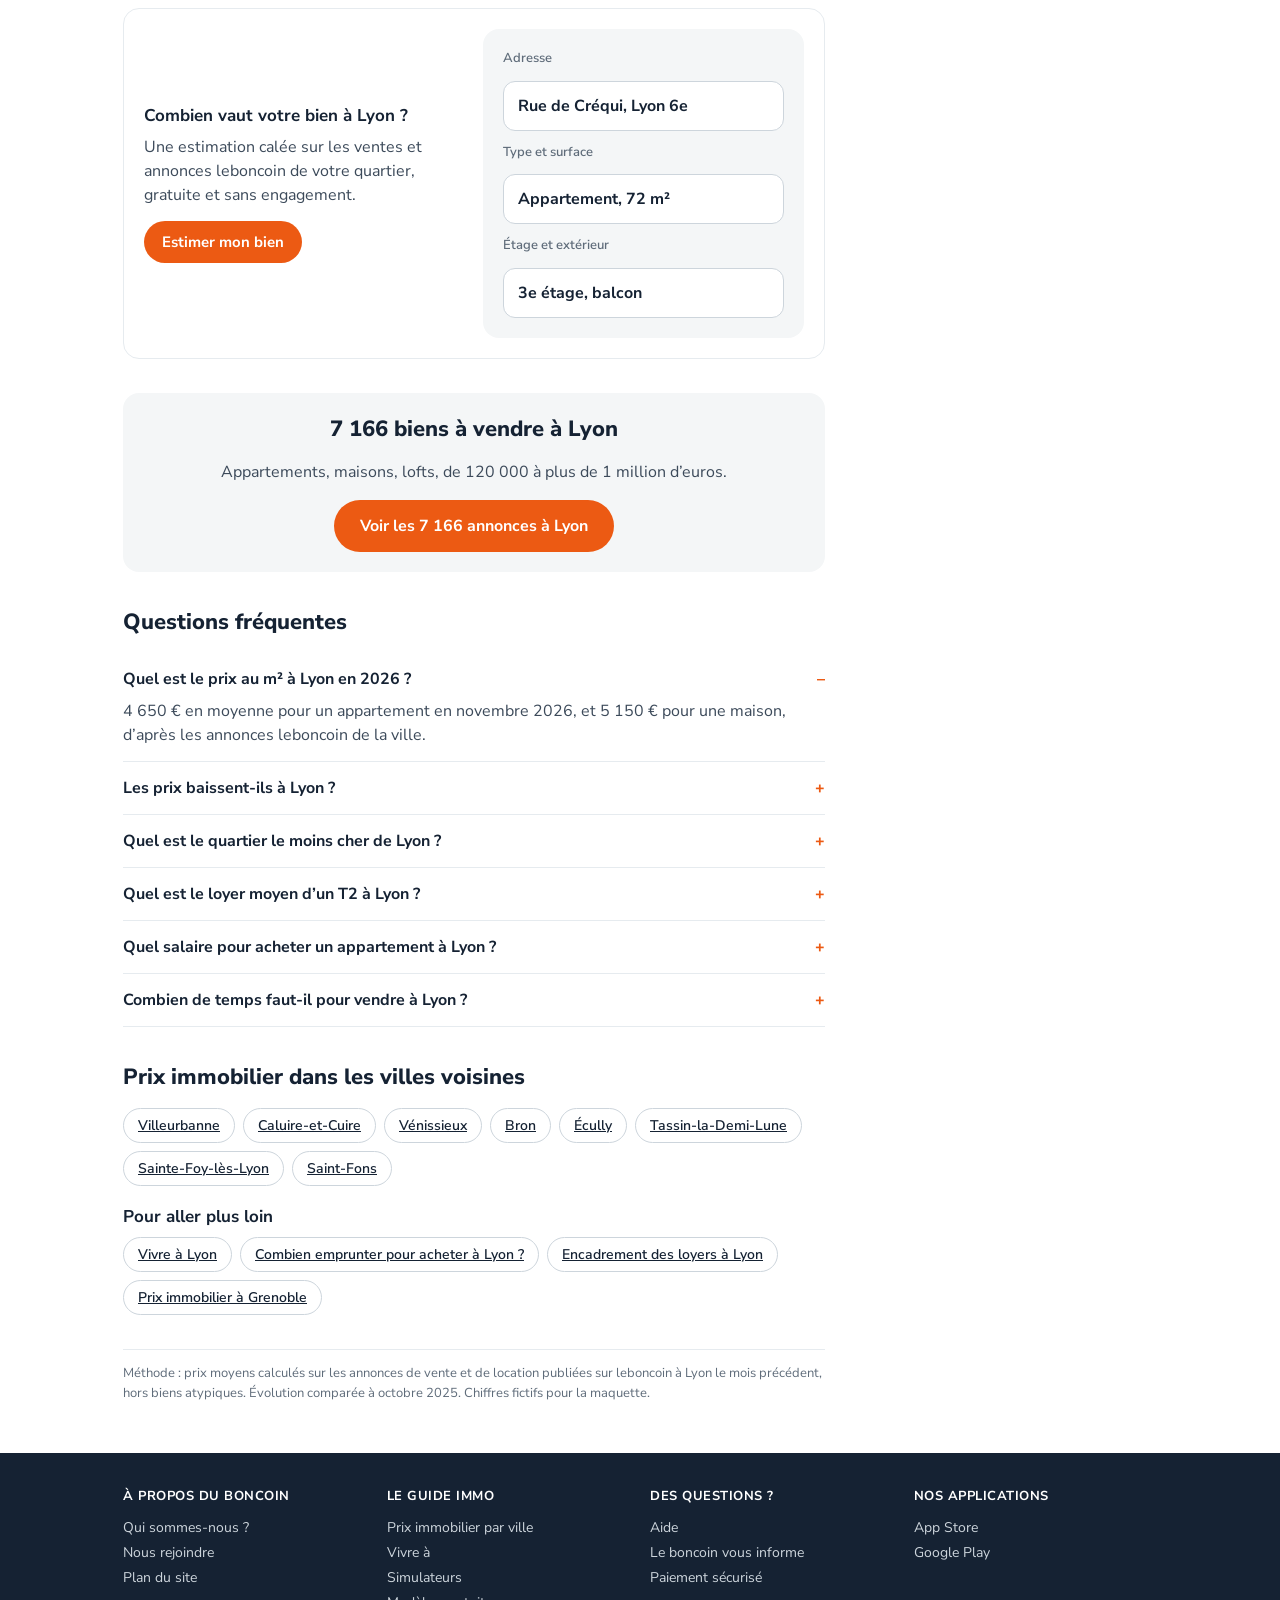
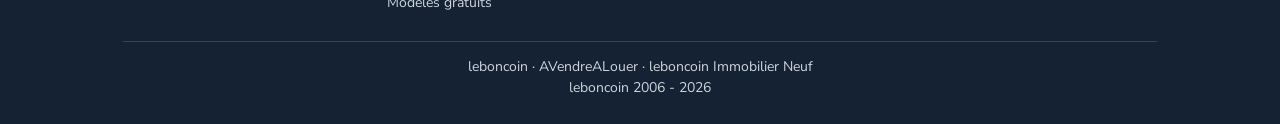
==== commit 74776933: "Pages complètes : texte SEO, outils, modules, FAQ Co-Authored-By: Claude Opus 5.5 <noreply@anthropic" ====
--- a/t1.html
+++ b/t1.html
@@ -4,17 +4,80 @@
 <header class="top"><div class="wrap row"><svg width="164" height="30" viewBox="0 0 164 30" xmlns="http://www.w3.org/2000/svg"  class="logo"><path fill="currentColor" fill-rule="evenodd" clip-rule="evenodd" d="M41.1935 25.077C43.7647 25.0728 45.3528 23.0338 45.3528 20.0045C45.3528 16.9725 43.769 14.9392 41.2007 14.9392C38.6323 14.9392 37.0556 16.9653 37.0556 20.0045C37.0556 23.0409 38.6295 25.0728 41.1935 25.077ZM43.1198 10.0236C48.0211 10.0236 51.2529 14.2472 51.3242 19.9332C51.3242 25.712 47.9426 29.9926 42.9842 29.9926C40.4887 30.0482 38.1457 28.7954 36.8059 26.6894H36.7274V29.6216H31.3482V3.88099C31.3482 1.91906 32.6538 0.691957 34.2019 0.691957C35.75 0.691957 37.0556 1.91906 37.0556 3.88099V13.0557H37.1341C38.5174 11.1316 40.7505 10.0008 43.1198 10.0236ZM62.9246 25.077C65.5001 25.077 67.0697 23.0366 67.0697 20.0045C67.0697 16.9725 65.5001 14.9392 62.9246 14.9392C60.3492 14.9392 58.7796 16.9653 58.7796 20.0045C58.7796 23.0438 60.3492 25.077 62.9246 25.077ZM62.9246 10.0236C68.9888 10.0236 72.9127 14.1687 72.9127 20.0117C72.9127 25.8547 68.9959 29.9997 62.9246 29.9997C56.8533 29.9997 52.9366 25.8547 52.9366 20.0117C52.9366 14.1687 56.8533 10.0236 62.9246 10.0236ZM139.155 10.0239C140.724 10.0239 142.03 11.251 142.058 13.213V29.6219H136.301V13.213C136.301 11.251 137.579 10.0239 139.155 10.0239ZM139.155 0C141.086 0 142.65 1.56527 142.65 3.49581C142.65 5.42636 141.086 6.99163 139.155 6.99163H139.153C137.223 6.99091 135.658 5.42564 135.659 3.4951C135.659 1.56455 137.225 0 139.155 0ZM157.162 10.0239C161.158 10.0239 163.304 12.8627 163.304 17.1654V29.6219H157.547V18.7777C157.547 16.245 156.355 15.4032 154.858 15.4032C152.631 15.4032 150.941 17.2795 150.941 21.2747V29.6219H145.183V13.0346C145.183 11.1511 146.417 10.0382 147.873 10.0382C149.329 10.0382 150.555 11.1511 150.555 13.0346V13.748H150.634C152 11.4408 154.481 10.0254 157.162 10.0239ZM123.866 25.077C126.441 25.077 128.018 23.0366 128.018 20.0045C128.018 16.9725 126.435 14.9392 123.866 14.9392C121.298 14.9392 119.721 16.9653 119.721 20.0045C119.721 23.0438 121.298 25.077 123.866 25.077ZM123.866 10.0236C129.938 10.0236 133.854 14.1687 133.854 20.0117C133.854 25.8547 129.938 29.9997 123.866 29.9997C117.795 29.9997 113.878 25.8547 113.878 20.0117C113.878 14.1687 117.802 10.0236 123.866 10.0236ZM105.36 15.0179C102.863 15.0179 101.329 16.8586 101.329 20.012C101.329 23.1653 102.863 25.006 105.36 25.006C106.791 25.0645 108.137 24.3254 108.855 23.0869H108.927L113.115 25.7765C111.659 28.6159 108.619 30 105.166 30C99.1744 30 95.4859 25.8543 95.4859 20.012C95.4859 14.169 99.1744 10.0239 105.166 10.0239C108.619 10.0239 111.688 11.3937 113.115 14.2474L108.927 16.9364H108.855C108.137 15.6978 106.791 14.9594 105.36 15.0179ZM87.1959 10.0239C91.1911 10.0239 93.3379 12.8627 93.3528 17.1654V29.6219H87.5954V18.7777C87.5954 16.245 86.404 15.4032 84.9058 15.4032C82.6799 15.4032 80.9891 17.2795 80.9891 21.2747V29.6219H75.2246V13.0203C75.2246 11.1369 76.4374 10.0382 77.8999 10.0382C79.3625 10.0382 80.5896 11.1511 80.5896 13.0346V13.748H80.668C82.0328 11.4394 84.5141 10.0239 87.1959 10.0239ZM15.6884 18.87C15.7055 19.6013 15.8353 20.3262 16.0736 21.0182L22.4945 16.2589C21.9138 15.1873 20.773 14.5402 19.5552 14.5895C17.7359 14.5895 15.6884 15.9592 15.6884 18.87ZM21.2674 25.2909C23.3485 25.1718 25.2148 23.9689 26.1829 22.124L29.9713 24.8629C28.523 27.8093 25.5694 29.9924 20.5754 29.9924C18.2125 29.9882 15.9309 29.1263 14.1545 27.5668C11.6432 29.2362 9.5029 29.9496 7.36261 29.9496C3.04635 29.9496 0 27.0602 0 22.7226V3.83091C0 1.87611 1.29844 0.649008 2.85373 0.649008C4.40901 0.649008 5.70745 1.87611 5.70745 3.83091V22.2446C5.70745 24.0995 6.52076 25.0983 8.22586 25.0983C9.15332 25.0983 10.1593 24.5632 11.4648 23.8498C10.8413 22.3666 10.526 20.7721 10.5374 19.1626C10.5374 15.0889 13.441 10.0242 19.5409 10.0242C24.8274 10.0242 27.6669 13.0984 28.8512 16.958L18.6705 24.2643C19.3689 24.9328 20.3007 25.3016 21.2674 25.2909Z"></path></svg><a class="btn btn-main" href="#">⊕ Déposer une annonce</a><div class="search"><span>Rechercher sur leboncoin</span><b>⌕</b></div>
 <div class="icons"><div><i>🔔</i>Mes recherches</div><div><i>♡</i>Favoris</div><div><i>💬</i>Messages</div><div><i>👤</i>Se connecter</div></div></div>
 <div class="wrap cats"><span class="on">Immobilier</span><span>Véhicules</span><span>Matériel pro</span><span>Emploi</span><span>Mode</span><span>Maison &amp; Jardin</span><span>Famille</span><span>Électronique</span><span>Loisirs</span><span>Autres</span></div></header>
-<main class="wrap"><div class="crumb"><a href="#">Accueil</a> › <a href="#">Immobilier</a> › Prix immobilier › Lyon</div>
-<h1>Prix immobilier à Lyon en novembre 2026</h1><p class="lead">Combien coûte le mètre carré à Lyon ? Les prix calculés sur les annonces leboncoin de la ville, quartier par quartier, mis à jour le 1er de chaque mois.</p><div class="byline"><div class="av">lbc</div><div>Par <b>la rédaction leboncoin immo</b>, relu par un expert de l’équipe Études leboncoin<br>Mis à jour le 1er novembre 2026</div></div>
+<main class="wrap"><div class="crumb"><a href="#">Accueil</a> › <a href="#">Immobilier</a> › <a href="#">Prix immobilier</a> › Lyon</div>
+<h1>Prix immobilier à Lyon en novembre 2026</h1><p class="lead">Combien coûte le mètre carré à Lyon ? Les prix calculés sur les annonces leboncoin de la ville, quartier par quartier, pour les appartements, les maisons et la location. Mis à jour le 1er de chaque mois.</p><div class="byline"><div class="av">lbc</div><div>Par <b>la rédaction leboncoin immo</b>, relu par un expert de l’équipe Études leboncoin<br>Mis à jour le 1er novembre 2026</div></div>
 <div class="layout"><div>
-<section class="kpis"><div class="kpi hot"><b>4 650 €</b><span>prix moyen au m², appartements</span></div><div class="kpi"><b>−1,2 %</b><span>sur un an</span></div><div class="kpi"><b>7 166</b><span>annonces en vente</span></div><div class="kpi"><b>54 jours</b><span>pour vendre en moyenne</span></div></section>
-<section class="retenir"><h3>À retenir</h3><ul><li>Le prix moyen d’un appartement à Lyon est de 4 650 € le m², en baisse de 1,2 % sur un an.</li><li>Le 6e arrondissement reste le plus cher, le 9e le plus accessible.</li><li>Un bien au bon prix se vend en 54 jours en moyenne.</li></ul></section>
-<section><h2>Prix au m² par arrondissement</h2><table><tr><th>Quartier</th><th class="num">Appartement</th><th class="num">Maison</th><th class="num">Sur un an</th><th></th></tr><tr><td>Lyon 6e</td><td class="num">5 900 €</td><td class="num">6 400 €</td><td class="num">+0,8 %</td><td style="width:30%"><div class="bar"><i style="width:92%"></i></div></td></tr><tr><td>Lyon 2e</td><td class="num">5 600 €</td><td class="num">6 100 €</td><td class="num">−0,4 %</td><td style="width:30%"><div class="bar"><i style="width:87%"></i></div></td></tr><tr><td>Lyon 3e</td><td class="num">4 700 €</td><td class="num">5 200 €</td><td class="num">−1,6 %</td><td style="width:30%"><div class="bar"><i style="width:73%"></i></div></td></tr><tr><td>Lyon 7e</td><td class="num">4 500 €</td><td class="num">5 000 €</td><td class="num">−2,1 %</td><td style="width:30%"><div class="bar"><i style="width:70%"></i></div></td></tr><tr><td>Lyon 4e</td><td class="num">4 900 €</td><td class="num">5 600 €</td><td class="num">−0,9 %</td><td style="width:30%"><div class="bar"><i style="width:76%"></i></div></td></tr><tr><td>Lyon 8e</td><td class="num">3 900 €</td><td class="num">4 300 €</td><td class="num">−2,4 %</td><td style="width:30%"><div class="bar"><i style="width:60%"></i></div></td></tr><tr><td>Lyon 9e</td><td class="num">3 800 €</td><td class="num">4 200 €</td><td class="num">−1,8 %</td><td style="width:30%"><div class="bar"><i style="width:59%"></i></div></td></tr></table></section>
-<section><h2>Les annonces à vendre à Lyon</h2><div class="ads"><a class="ad" href="#"><div class="ph" style="--a:#d9cfc4;--b:#b9ab9c"></div><div class="p">385 000 €</div><h3>T3, 68 m²</h3><small>Lyon 3e</small></a><a class="ad" href="#"><div class="ph" style="--a:#cbd3dc;--b:#9fb0c2"><span class="badge">Nouveau</span></div><div class="p">520 000 €</div><h3>T4, 92 m², balcon</h3><small>Lyon 6e</small></a><a class="ad" href="#"><div class="ph" style="--a:#d6d9c8;--b:#aeb39a"></div><div class="p">249 000 €</div><h3>T2, 45 m²</h3><small>Lyon 8e</small></a><a class="ad" href="#"><div class="ph" style="--a:#e2d2c4;--b:#c3a98f"><span class="badge">Baisse de prix</span></div><div class="p">410 000 €</div><h3>T3, 75 m²</h3><small>Lyon 7e</small></a></div><p style="margin-top:16px"><a class="btn btn-main btn-lg" href="#">Voir les 7 166 annonces à Lyon</a></p></section>
-<section><h2>Comment évoluent les prix à Lyon ?</h2><p>Les prix lyonnais reculent légèrement depuis un an, surtout dans les 7e et 8e arrondissements, où l’offre a augmenté. Les biens bien situés et avec une bonne étiquette énergie se vendent toujours vite. Pour vendre au bon prix, comparez votre bien aux annonces similaires de votre quartier.</p></section>
-<section class="faq"><h2>Questions fréquentes</h2><details open><summary>Quel est le prix au m² à Lyon ?</summary><p>4 650 € en moyenne pour un appartement en novembre 2026, d’après les annonces leboncoin de la ville.</p></details><details><summary>Les prix baissent-ils à Lyon ?</summary><p>Oui, de 1,2 % sur un an. La baisse est plus marquée dans les 7e et 8e arrondissements.</p></details><details><summary>Quel est le quartier le moins cher de Lyon ?</summary><p>Le 9e arrondissement, autour de 3 800 € le m² pour un appartement.</p></details></section>
-<p class="method">Méthode : prix moyens calculés sur les annonces de vente publiées sur leboncoin à Lyon le mois précédent, hors biens atypiques. Chiffres fictifs pour la maquette.</p>
-</div><aside class="side"><div class="card"><h3>Estimez votre bien</h3><p>Un prix calé sur les annonces de votre quartier, en 2 minutes.</p><a class="btn btn-main" href="#">Estimer mon bien</a></div><div class="card links"><h3>À lire aussi</h3><a href=#>Prix immobilier à Villeurbanne</a><a href=#>Vivre à Lyon, le guide</a><a href=#>Combien emprunter pour acheter à Lyon ?</a></div></aside></div></main><footer class="site"><div class="wrap"><div class="cols">
+<section class="kpis"><div class="kpi hot"><b>4 650 €</b><span>prix moyen au m², appartements</span></div><div class="kpi"><b>−1,2 %</b><span>sur un an</span></div><div class="kpi"><b>7 166</b><span>annonces en vente</span></div><div class="kpi"><b>54 jours</b><span>pour vendre en moyenne</span></div></section>
+<section class="retenir"><h3>À retenir</h3><ul><li>Un appartement se vend en moyenne 4 650 € le m² à Lyon, en baisse de 1,2 % sur un an.</li><li>Le 6e arrondissement reste le plus cher (5 900 € le m²), le 9e le plus accessible (3 800 €).</li><li>Une maison se négocie autour de 5 150 € le m², un T2 se loue 780 € par mois en moyenne.</li><li>Un bien au bon prix trouve preneur en 54 jours.</li></ul></section>
+
+<section><h2>Combien coûte un appartement à Lyon en novembre 2026 ?</h2>
+<p>D’après les annonces leboncoin publiées en octobre, un appartement à Lyon s’affiche en moyenne à 4 650 € le m². Pour un T3 de 65 m², comptez donc autour de 302 000 €. L’écart entre arrondissements reste fort, avec plus de 2 000 € le m² entre le 6e et le 9e.</p>
+<table><tr><th>Arrondissement</th><th class="num">Appartement</th><th class="num">Maison</th><th class="num">Sur un an</th><th></th></tr><tr><td>Lyon 6e</td><td class="num">5 900 €</td><td class="num">6 400 €</td><td class="num">+0,8 %</td><td style="width:30%"><div class="bar"><i style="width:92%"></i></div></td></tr><tr><td>Lyon 2e</td><td class="num">5 600 €</td><td class="num">6 100 €</td><td class="num">−0,4 %</td><td style="width:30%"><div class="bar"><i style="width:87%"></i></div></td></tr><tr><td>Lyon 1er</td><td class="num">5 200 €</td><td class="num">5 700 €</td><td class="num">−0,7 %</td><td style="width:30%"><div class="bar"><i style="width:81%"></i></div></td></tr><tr><td>Lyon 4e</td><td class="num">4 900 €</td><td class="num">5 600 €</td><td class="num">−0,9 %</td><td style="width:30%"><div class="bar"><i style="width:76%"></i></div></td></tr><tr><td>Lyon 3e</td><td class="num">4 700 €</td><td class="num">5 200 €</td><td class="num">−1,6 %</td><td style="width:30%"><div class="bar"><i style="width:73%"></i></div></td></tr><tr><td>Lyon 7e</td><td class="num">4 500 €</td><td class="num">5 000 €</td><td class="num">−2,1 %</td><td style="width:30%"><div class="bar"><i style="width:70%"></i></div></td></tr><tr><td>Lyon 5e</td><td class="num">4 300 €</td><td class="num">5 300 €</td><td class="num">−1,1 %</td><td style="width:30%"><div class="bar"><i style="width:67%"></i></div></td></tr><tr><td>Lyon 8e</td><td class="num">3 900 €</td><td class="num">4 300 €</td><td class="num">−2,4 %</td><td style="width:30%"><div class="bar"><i style="width:60%"></i></div></td></tr><tr><td>Lyon 9e</td><td class="num">3 800 €</td><td class="num">4 200 €</td><td class="num">−1,8 %</td><td style="width:30%"><div class="bar"><i style="width:59%"></i></div></td></tr></table>
+<h3 style="margin-top:18px">Ce qui fait varier le prix dans un même quartier</h3>
+<ul style="margin:8px 0 0 18px"><li>L’étage et l’ascenseur. Au 4e sans ascenseur, les acheteurs négocient souvent 5 % de plus.</li><li>L’étiquette énergie. Un appartement classé F ou G se vend en moyenne 8 % moins cher qu’un bien classé D dans le même arrondissement.</li><li>L’extérieur. Un balcon ou une terrasse ajoute 3 à 6 % au prix affiché, surtout dans le 6e et le 3e.</li><li>La proximité du métro. À moins de 5 minutes à pied d’une station, les biens partent plus vite.</li></ul>
+</section>
+
+<section><h2>Quel budget pour une maison à Lyon ?</h2>
+<p>Les maisons sont rares dans Lyon intra-muros. Elles représentent moins de 6 % des biens en vente sur leboncoin, surtout dans le 5e, le 8e et le 9e. Le prix moyen tourne autour de 5 150 € le m², plus cher que les appartements, car l’offre est faible et les jardins très recherchés.</p>
+<h3 style="margin:14px 0 4px">Prix des maisons à Lyon</h3>
+<table><tr><th>Surface</th><th class="num">Prix moyen</th><th class="num">Prix au m²</th><th class="num">Sur un an</th><th class="num">Annonces</th></tr><tr><td>Moins de 90 m²</td><td class="num">418 000 €</td><td class="num">5 420 €</td><td class="num">−0,6 %</td><td class="num"><a href="#">74</a></td></tr><tr><td>De 90 à 120 m²</td><td class="num">545 000 €</td><td class="num">5 190 €</td><td class="num">−1,0 %</td><td class="num"><a href="#">138</a></td></tr><tr><td>De 120 à 150 m²</td><td class="num">682 000 €</td><td class="num">5 050 €</td><td class="num">−1,4 %</td><td class="num"><a href="#">117</a></td></tr><tr><td>Plus de 150 m²</td><td class="num">895 000 €</td><td class="num">4 880 €</td><td class="num">−2,2 %</td><td class="num"><a href="#">92</a></td></tr></table>
+<p style="margin-top:10px">Avec un budget sous 450 000 €, regardez du côté de Vénissieux, Bron ou Saint-Fons, où une maison de 100 m² avec jardin reste accessible. Le 5e arrondissement, autour de Point-du-Jour et de Ménival, offre l’un des meilleurs compromis dans Lyon.</p>
+</section>
+
+<section><h2>Combien coûte la location à Lyon ?</h2>
+<p>Le loyer moyen s’établit à 16,40 € le m² hors charges, d’après les annonces de location leboncoin. Lyon et Villeurbanne appliquent l’encadrement des loyers depuis novembre 2021. Le loyer d’un logement mis en location ne peut pas dépasser un loyer de référence majoré, fixé par la préfecture selon le quartier, le nombre de pièces et l’époque de construction.</p>
+<div class="card" style="margin-top:14px"><h3 style="margin-bottom:10px">Loyers à Lyon par taille de logement</h3>
+<table><tr><th>Logement</th><th class="num">Surface moyenne</th><th class="num">Loyer moyen</th><th class="num">Au m²</th><th></th></tr><tr><td>Studio</td><td class="num">26 m²</td><td class="num">560 €</td><td class="num">21,50 €</td><td style="width:26%"><div class="bar"><i style="width:34%"></i></div></td></tr><tr><td>T2</td><td class="num">47 m²</td><td class="num">780 €</td><td class="num">16,60 €</td><td style="width:26%"><div class="bar"><i style="width:47%"></i></div></td></tr><tr><td>T3</td><td class="num">68 m²</td><td class="num">1 030 €</td><td class="num">15,10 €</td><td style="width:26%"><div class="bar"><i style="width:62%"></i></div></td></tr><tr><td>T4</td><td class="num">88 m²</td><td class="num">1 320 €</td><td class="num">15,00 €</td><td style="width:26%"><div class="bar"><i style="width:80%"></i></div></td></tr><tr><td>T5 et plus</td><td class="num">112 m²</td><td class="num">1 650 €</td><td class="num">14,70 €</td><td style="width:26%"><div class="bar"><i style="width:100%"></i></div></td></tr></table>
+<p style="margin-top:12px"><a class="btn btn-ghost" href="#">Voir les 2 940 locations à Lyon</a></p></div>
+<p style="margin-top:14px">Côté rentabilité, un T2 acheté 210 000 € dans le 8e et loué 740 € par mois rapporte environ 4,2 % brut par an. Dans le 6e, le même calcul tombe sous 3,5 %.</p>
+</section>
+
+<section><h2>Les annonces à vendre à Lyon</h2><div class="ads"><a class="ad" href="#"><div class="ph" style="--a:#d9cfc4;--b:#b9ab9c"></div><div class="p">385 000 €</div><h3>T3, 68 m²</h3><small>Lyon 3e</small></a><a class="ad" href="#"><div class="ph" style="--a:#cbd3dc;--b:#9fb0c2"><span class="badge">Nouveau</span></div><div class="p">520 000 €</div><h3>T4, 92 m², balcon</h3><small>Lyon 6e</small></a><a class="ad" href="#"><div class="ph" style="--a:#d6d9c8;--b:#aeb39a"></div><div class="p">249 000 €</div><h3>T2, 45 m²</h3><small>Lyon 8e</small></a><a class="ad" href="#"><div class="ph" style="--a:#e2d2c4;--b:#c3a98f"><span class="badge">Baisse de prix</span></div><div class="p">410 000 €</div><h3>T3, 75 m²</h3><small>Lyon 7e</small></a></div><p style="margin-top:16px"><a class="btn btn-main btn-lg" href="#">Voir les 7 166 annonces à Lyon</a> <a class="btn btn-ghost btn-lg" href="#">Créer une alerte</a></p></section>
+
+<section><h2>Comment évoluent les prix à Lyon ?</h2>
+<p>Les prix lyonnais reculent légèrement depuis un an, de 1,2 % en moyenne. La baisse est plus nette dans les 7e et 8e arrondissements (−2,1 % et −2,4 %), où beaucoup de logements récents sont arrivés sur le marché, notamment autour de Gerland et de Mermoz. Le 6e fait exception avec une petite hausse de 0,8 %.</p>
+<p style="margin-top:10px">Les vendeurs s’adaptent. Sur leboncoin, 18 % des annonces lyonnaises ont baissé leur prix au moins une fois en octobre, en moyenne de 4 %. Le délai de vente est passé de 47 à 54 jours en un an. Les biens bien placés et bien notés côté énergie restent les plus demandés.</p>
+<blockquote style="margin-top:14px">« À Lyon, l’écart se creuse entre les biens rénovés et les autres. Un appartement classé F ou G doit désormais intégrer le coût des travaux dans son prix, sinon il reste en ligne des mois. »<footer>L’équipe Études leboncoin</footer></blockquote>
+<p style="margin-top:14px">La règle du DPE pèse aussi sur les petites surfaces. Depuis le 1er janvier 2025, un logement classé G ne peut plus être proposé à la location. Les logements F suivront en 2028, puis les E en 2034. Beaucoup de propriétaires bailleurs de studios mal isolés préfèrent vendre, ce qui ajoute de l’offre sur le marché.</p>
+</section>
+
+<section><h2>Quel quartier de Lyon choisir selon votre budget ?</h2>
+<div class="two">
+<div class="soft"><h3>Moins de 250 000 €</h3><p style="margin-top:6px">Un T2 de 45 à 60 m² dans le 8e (Monplaisir, États-Unis) ou le 9e (Vaise, Gorge de Loup). Le métro D relie Vaise à Bellecour en 10 minutes.</p></div>
+<div class="soft"><h3>De 250 000 à 400 000 €</h3><p style="margin-top:6px">Un T3 dans le 3e (Montchat, Guillotière) ou le 7e (Jean Macé). Comptez de 60 à 80 m² selon l’état et l’étage.</p></div>
+<div class="soft"><h3>De 400 000 à 600 000 €</h3><p style="margin-top:6px">Un T4 familial à la Croix-Rousse (4e) ou dans le 5e, ou un T3 avec balcon dans le 2e, entre Ainay et Perrache.</p></div>
+<div class="soft"><h3>Plus de 600 000 €</h3><p style="margin-top:6px">Les grands appartements bourgeois du 6e, près du parc de la Tête d’Or, ou une maison avec jardin dans le 5e.</p></div>
+</div>
+</section>
+
+<section><h2>Combien faut-il gagner pour acheter à Lyon ?</h2>
+<p>Les banques limitent vos mensualités à 35 % de vos revenus nets, assurance comprise. Prenons un T3 de 65 m² dans le 3e, affiché 305 500 €.</p>
+<ul style="margin:10px 0 0 18px"><li>Frais de notaire dans l’ancien, environ 7,5 % du prix, soit 23 000 €.</li><li>Apport de 38 500 €, qui couvre les frais de notaire et une partie du prix.</li><li>Emprunt de 290 000 € sur 25 ans à 3,4 %, soit environ 1 440 € par mois hors assurance et 1 500 € avec.</li><li>Revenus nets nécessaires, environ 4 300 € par mois pour le foyer.</li></ul>
+<p style="margin-top:10px">Dans le 9e, le même T3 coûte environ 58 500 € de moins, ce qui ramène les revenus nécessaires à 3 400 € par mois. Si vous achetez pour la première fois, le prêt à taux zéro peut compléter votre financement sous conditions de revenus.</p>
+<p style="margin-top:10px"><a href="#">Calculez votre budget d’achat à Lyon</a></p>
+</section>
+
+<section><h2>Comment vendre au bon prix à Lyon ?</h2>
+<ol class="steps"><li><span>Comparez votre bien aux annonces leboncoin de votre rue et de votre arrondissement, à surface et étage proches.</span></li><li><span>Faites réaliser les diagnostics obligatoires, dont le DPE, avant la mise en vente. Comptez de 300 à 600 € pour un appartement.</span></li><li><span>Fixez un prix dans la fourchette du marché. Un bien surévalué de 10 % reste en ligne deux fois plus longtemps.</span></li><li><span>Publiez une annonce avec 10 photos ou plus, le plan et l’étiquette énergie. Elle reçoit en moyenne trois fois plus de messages.</span></li></ol>
+<div class="card two" style="margin-top:18px;align-items:center"><div><h3>Combien vaut votre bien à Lyon ?</h3><p style="margin:6px 0 14px;color:#3c4a5a">Une estimation calée sur les ventes et annonces leboncoin de votre quartier, gratuite et sans engagement.</p><a class="btn btn-main" href="#">Estimer mon bien</a></div><div class="soft form"><label>Adresse</label><div class="f">Rue de Créqui, Lyon 6e</div><label>Type et surface</label><div class="f">Appartement, 72 m²</div><label>Étage et extérieur</label><div class="f">3e étage, balcon</div></div></div>
+</section>
+
+<section class="soft" style="text-align:center"><h2>7 166 biens à vendre à Lyon</h2><p style="margin-bottom:16px;color:#3c4a5a">Appartements, maisons, lofts, de 120 000 à plus de 1 million d’euros.</p><a class="btn btn-main btn-lg" href="#">Voir les 7 166 annonces à Lyon</a></section>
+
+<section class="faq"><h2>Questions fréquentes</h2>
+<details open><summary>Quel est le prix au m² à Lyon en 2026 ?</summary><p>4 650 € en moyenne pour un appartement en novembre 2026, et 5 150 € pour une maison, d’après les annonces leboncoin de la ville.</p></details>
+<details><summary>Les prix baissent-ils à Lyon ?</summary><p>Oui, de 1,2 % sur un an. La baisse est plus marquée dans les 7e et 8e arrondissements, le 6e reste en légère hausse.</p></details>
+<details><summary>Quel est le quartier le moins cher de Lyon ?</summary><p>Le 9e arrondissement, autour de 3 800 € le m² pour un appartement, suivi du 8e à 3 900 €.</p></details>
+<details><summary>Quel est le loyer moyen d’un T2 à Lyon ?</summary><p>780 € par mois hors charges pour 47 m² en moyenne. Les loyers sont encadrés à Lyon et Villeurbanne.</p></details>
+<details><summary>Quel salaire pour acheter un appartement à Lyon ?</summary><p>Pour un T3 de 65 m² à 305 000 €, il faut environ 4 300 € nets par mois pour le foyer, avec 38 500 € d’apport et un prêt sur 25 ans.</p></details>
+<details><summary>Combien de temps faut-il pour vendre à Lyon ?</summary><p>54 jours en moyenne pour un bien affiché au prix du marché. Un prix trop élevé peut doubler ce délai.</p></details>
+</section>
+
+<section><h2>Prix immobilier dans les villes voisines</h2><div class="chips"><a class="chip" href="#">Villeurbanne</a><a class="chip" href="#">Caluire-et-Cuire</a><a class="chip" href="#">Vénissieux</a><a class="chip" href="#">Bron</a><a class="chip" href="#">Écully</a><a class="chip" href="#">Tassin-la-Demi-Lune</a><a class="chip" href="#">Sainte-Foy-lès-Lyon</a><a class="chip" href="#">Saint-Fons</a></div>
+<h3 style="margin:18px 0 8px">Pour aller plus loin</h3><div class="chips"><a class="chip" href="#">Vivre à Lyon</a><a class="chip" href="#">Combien emprunter pour acheter à Lyon ?</a><a class="chip" href="#">Encadrement des loyers à Lyon</a><a class="chip" href="#">Prix immobilier à Grenoble</a></div></section>
+
+<p class="method">Méthode : prix moyens calculés sur les annonces de vente et de location publiées sur leboncoin à Lyon le mois précédent, hors biens atypiques. Évolution comparée à octobre 2025. Chiffres fictifs pour la maquette.</p>
+</div><aside class="side"><div class="card"><h3>Estimez votre bien</h3><p>Un prix calé sur les annonces de votre quartier, en 2 minutes.</p><a class="btn btn-main" href="#">Estimer mon bien</a></div><div class="card links"><h3>À lire aussi</h3><a href=#>Prix immobilier à Villeurbanne</a><a href=#>Vivre à Lyon, le guide</a><a href=#>Combien emprunter pour acheter à Lyon ?</a></div></aside></div></main><footer class="site"><div class="wrap"><div class="cols">
 <div><h4>À propos du boncoin</h4><p>Qui sommes-nous ?</p><p>Nous rejoindre</p><p>Plan du site</p></div>
 <div><h4>Le guide immo</h4><p>Prix immobilier par ville</p><p>Vivre à</p><p>Simulateurs</p><p>Modèles gratuits</p></div>
 <div><h4>Des questions ?</h4><p>Aide</p><p>Le boncoin vous informe</p><p>Paiement sécurisé</p></div>
--- a/style.css
+++ b/style.css
@@ -98,3 +98,5 @@
 footer.site p{margin:4px 0}
 footer.site .sis{border-top:1px solid #33465c;padding-top:14px;text-align:center}
 @media(max-width:900px){.layout{grid-template-columns:1fr}.kpis,.ads{grid-template-columns:1fr 1fr}.icons,.search{display:none}.two{grid-template-columns:1fr}.hero{flex-direction:column;align-items:flex-start}.side{position:static}}
+@media(max-width:700px){body{overflow-x:hidden}.top .row{gap:10px;height:60px}.top .btn-main{padding:8px 12px;font-size:13px}.logo{width:120px}h1{font-size:26px}table{display:block;overflow-x:auto;white-space:nowrap}.ads{grid-template-columns:1fr 1fr}.kpis{grid-template-columns:1fr 1fr}.crit div{grid-template-columns:110px 1fr 30px}.note{flex-direction:column;align-items:stretch}.hero{padding:20px}.dpe span.l{max-width:60vw}footer.site .cols{grid-template-columns:1fr 1fr}.two{grid-template-columns:1fr}}
+@media(max-width:700px){html{overflow-x:hidden}main div,main section,main table,main aside{max-width:100%;min-width:0}.layout>div{min-width:0}}
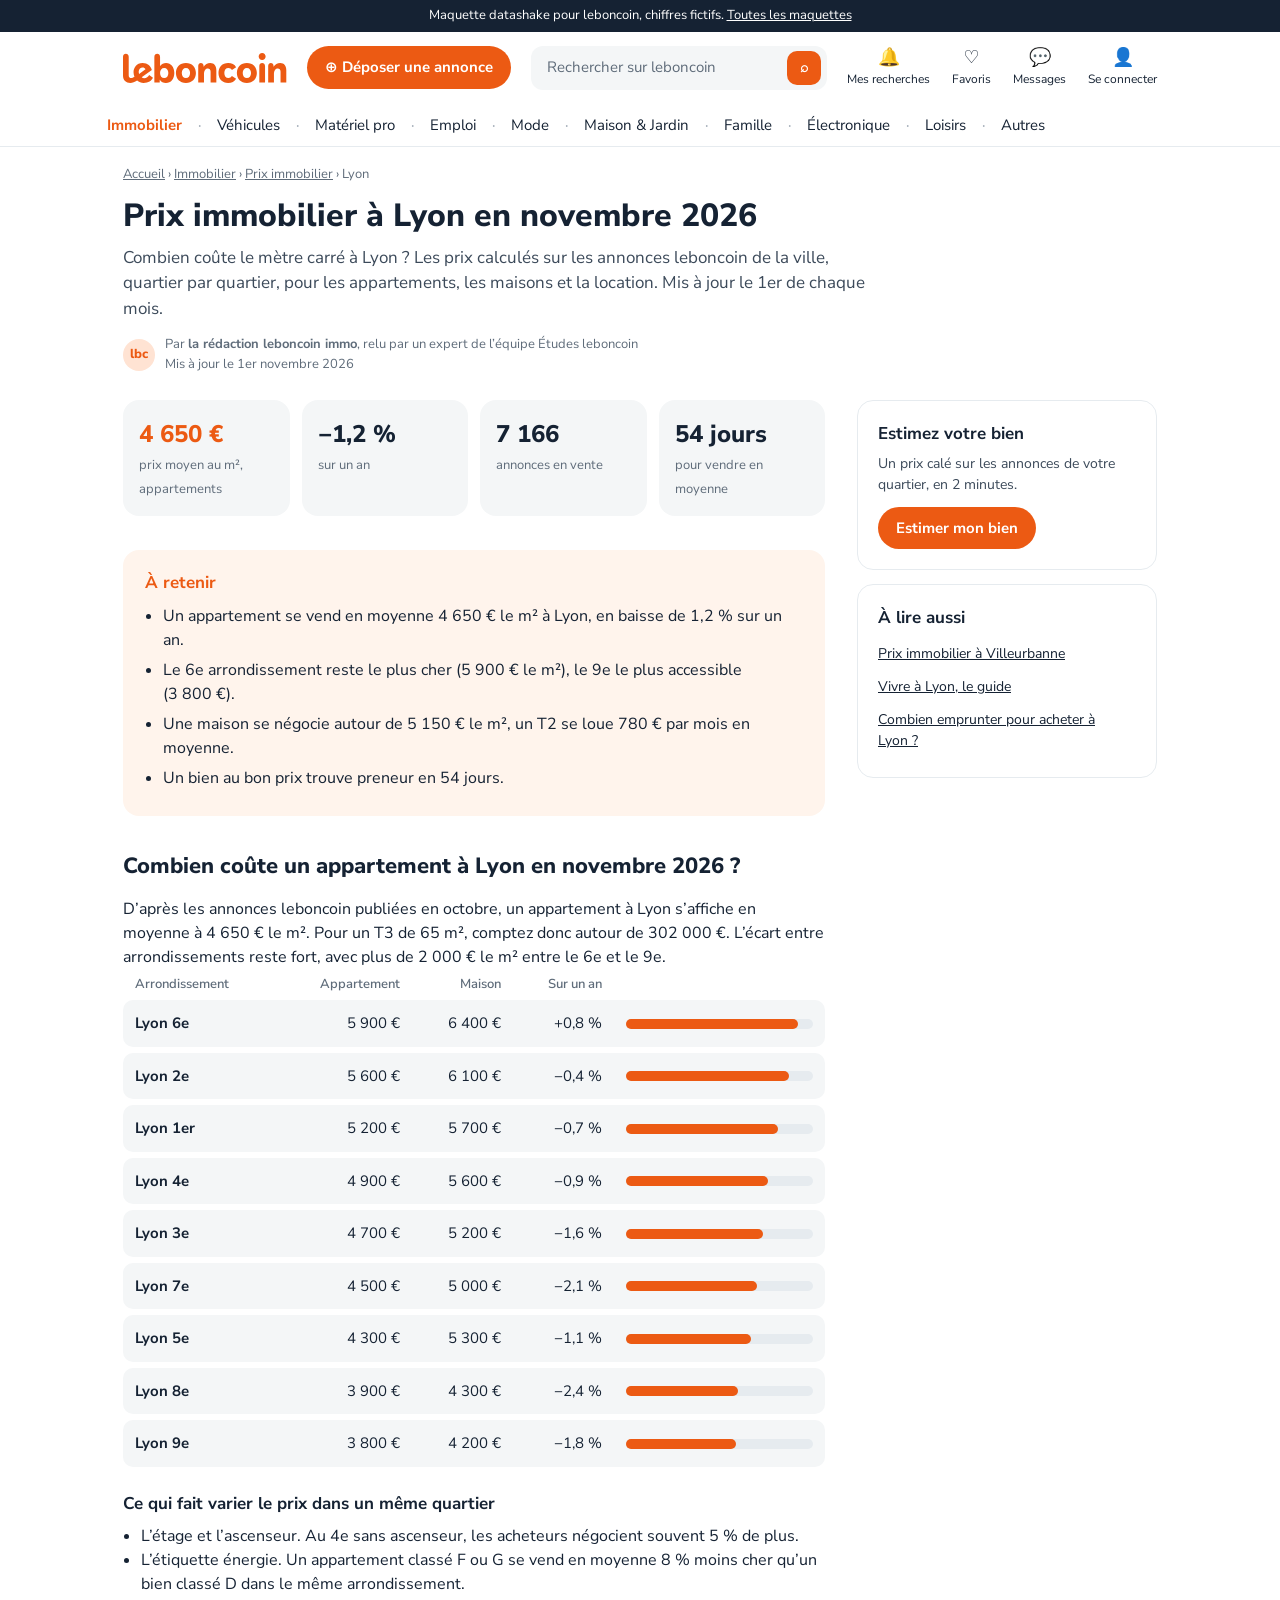
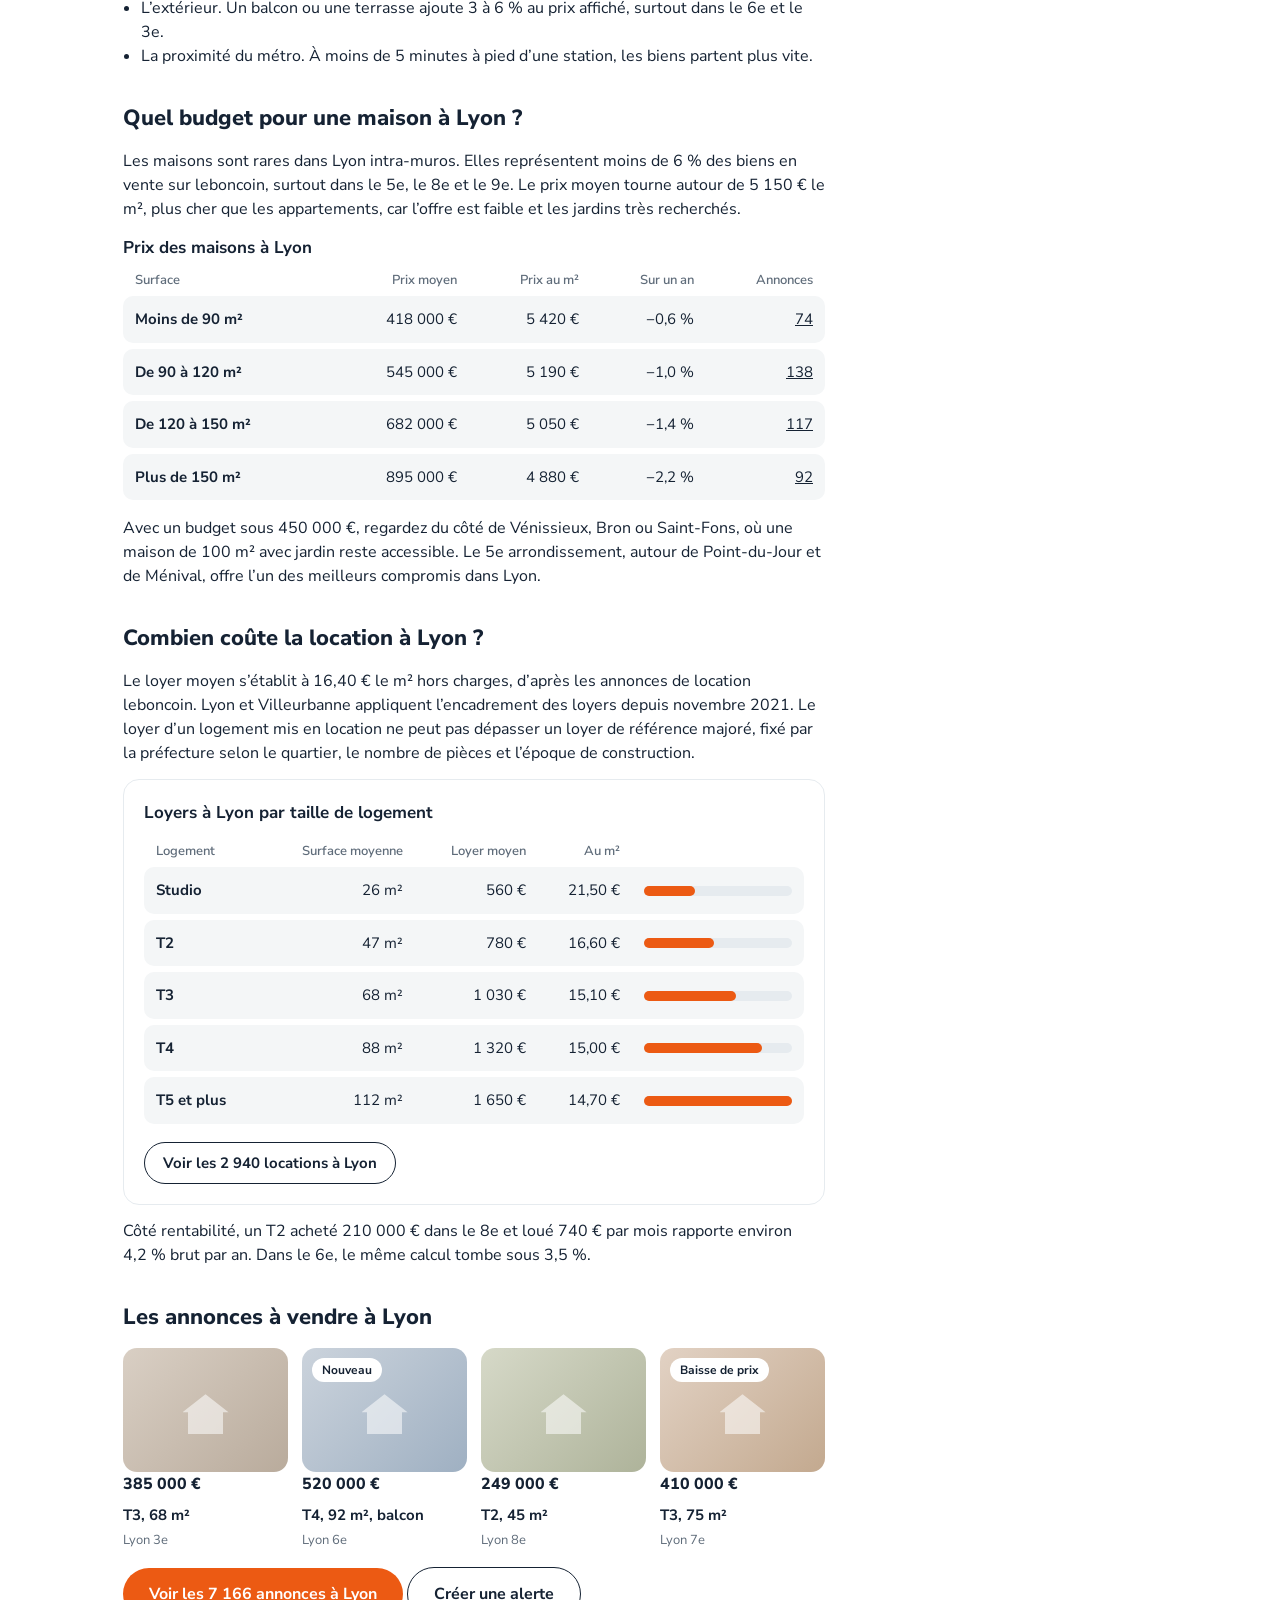
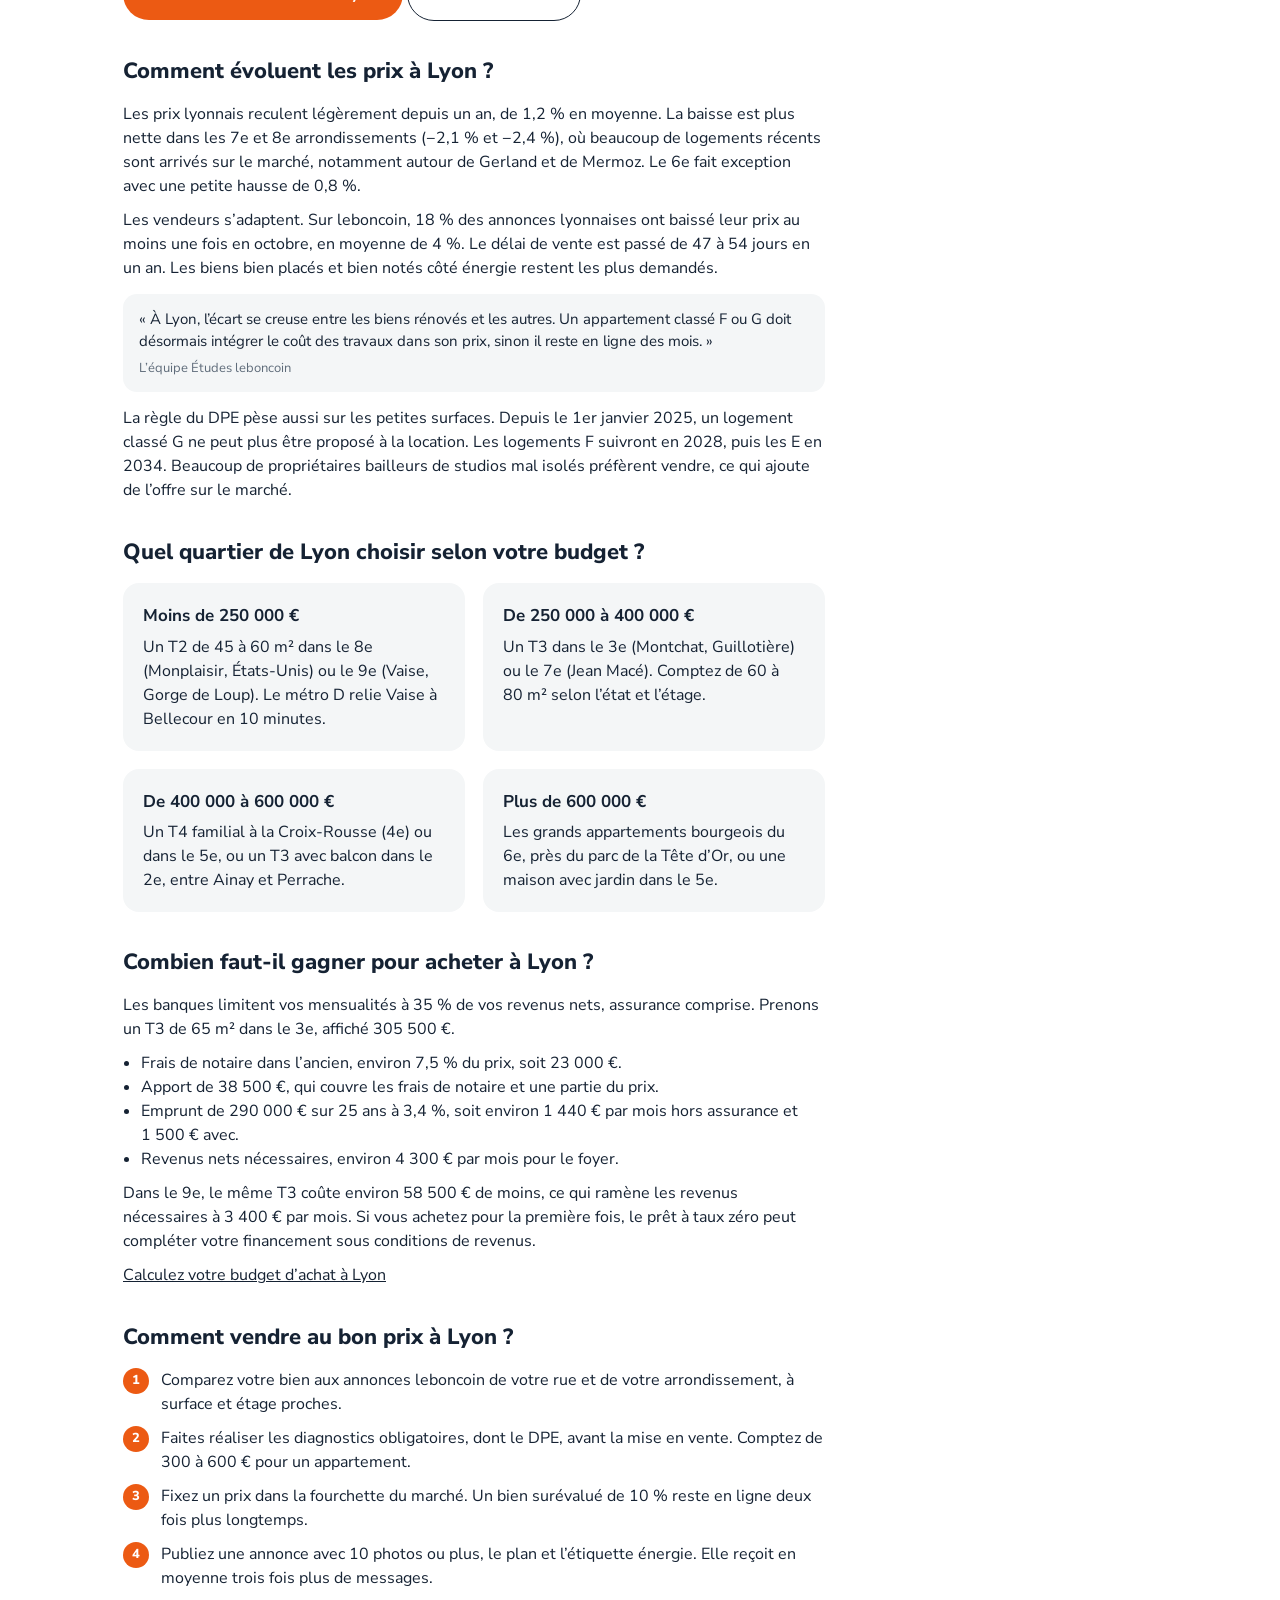
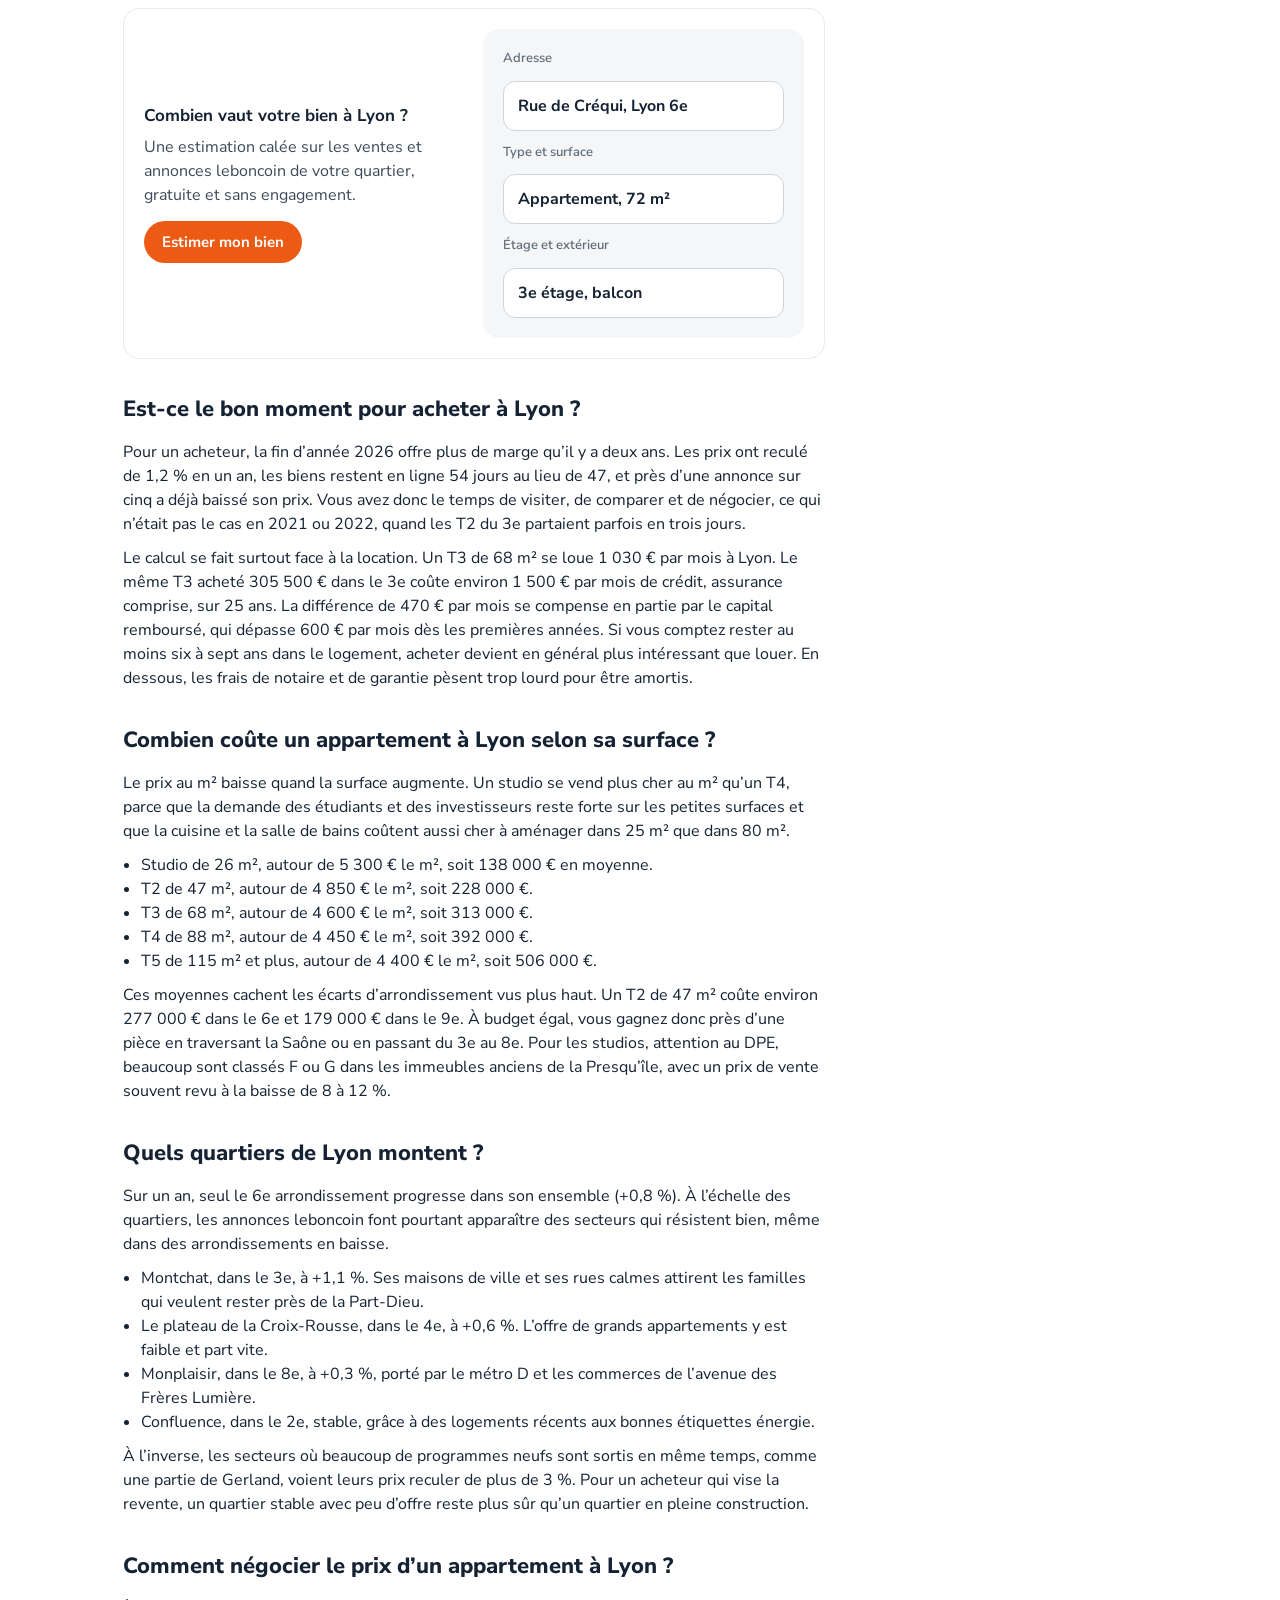
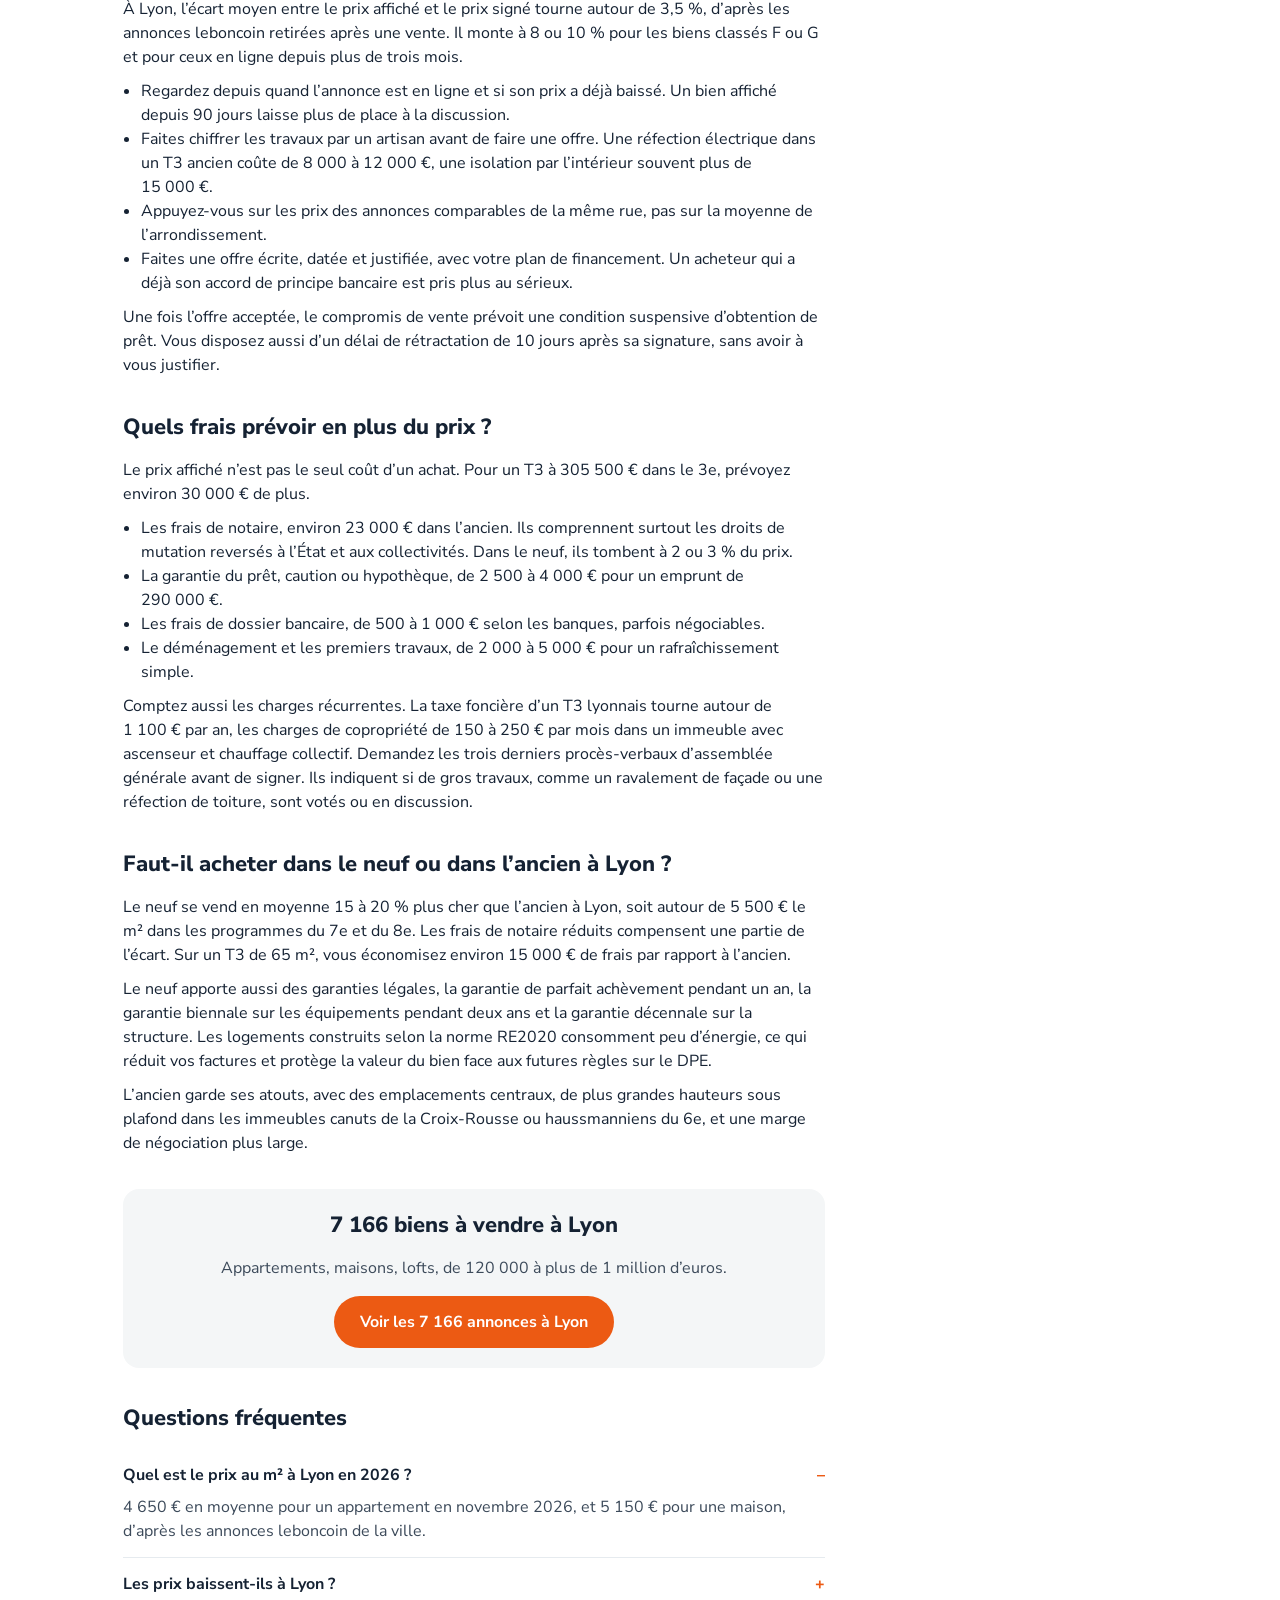
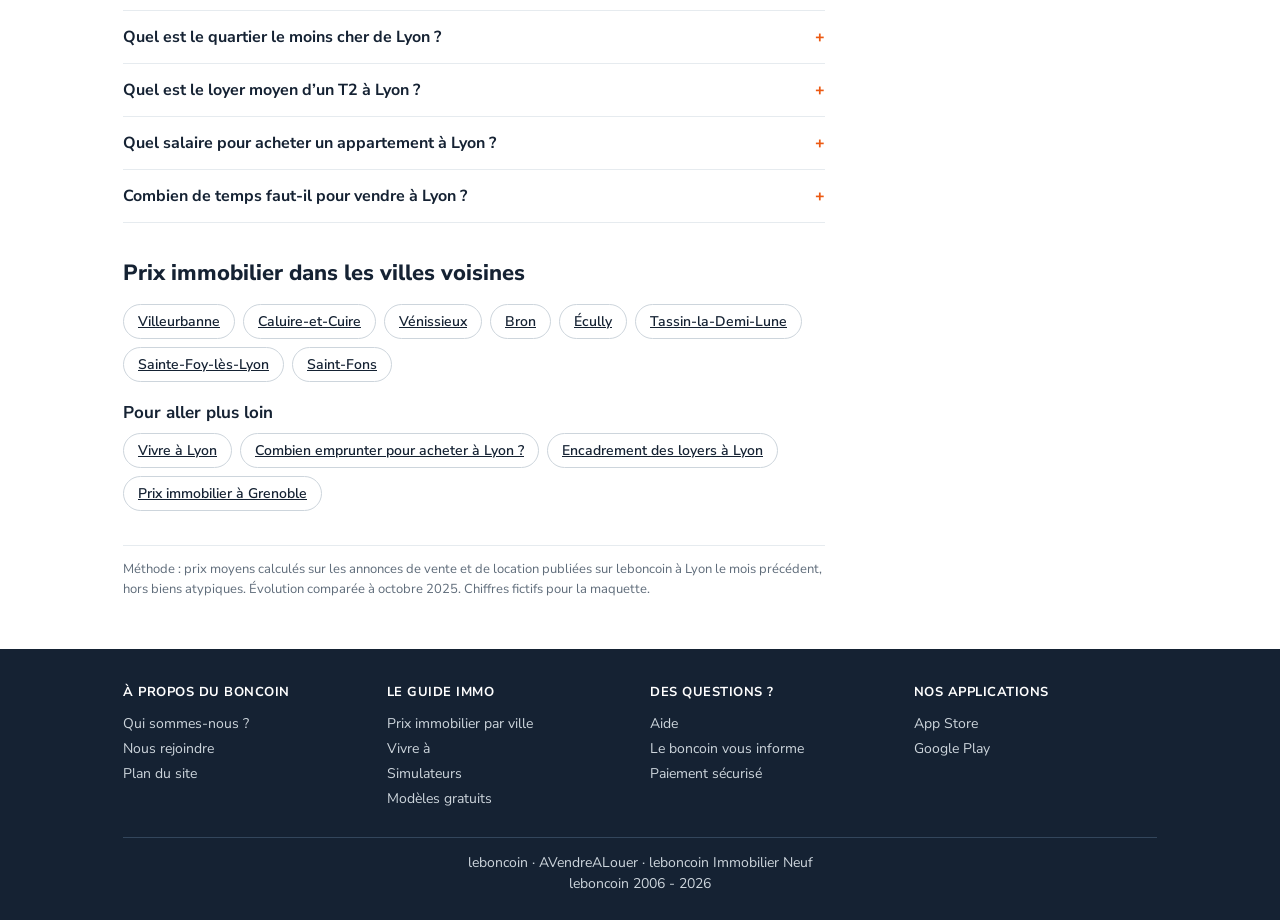
==== commit c0a1ce16: "Pages t1 à t8 complètes, texte SEO allongé Co-Authored-By: Claude Opus 5.5 <noreply@anthropic.com>" ====
--- a/t1.html
+++ b/t1.html
@@ -62,6 +62,41 @@
 <div class="card two" style="margin-top:18px;align-items:center"><div><h3>Combien vaut votre bien à Lyon ?</h3><p style="margin:6px 0 14px;color:#3c4a5a">Une estimation calée sur les ventes et annonces leboncoin de votre quartier, gratuite et sans engagement.</p><a class="btn btn-main" href="#">Estimer mon bien</a></div><div class="soft form"><label>Adresse</label><div class="f">Rue de Créqui, Lyon 6e</div><label>Type et surface</label><div class="f">Appartement, 72 m²</div><label>Étage et extérieur</label><div class="f">3e étage, balcon</div></div></div>
 </section>
 
+<section><h2>Est-ce le bon moment pour acheter à Lyon ?</h2>
+<p>Pour un acheteur, la fin d’année 2026 offre plus de marge qu’il y a deux ans. Les prix ont reculé de 1,2 % en un an, les biens restent en ligne 54 jours au lieu de 47, et près d’une annonce sur cinq a déjà baissé son prix. Vous avez donc le temps de visiter, de comparer et de négocier, ce qui n’était pas le cas en 2021 ou 2022, quand les T2 du 3e partaient parfois en trois jours.</p>
+<p style="margin-top:10px">Le calcul se fait surtout face à la location. Un T3 de 68 m² se loue 1 030 € par mois à Lyon. Le même T3 acheté 305 500 € dans le 3e coûte environ 1 500 € par mois de crédit, assurance comprise, sur 25 ans. La différence de 470 € par mois se compense en partie par le capital remboursé, qui dépasse 600 € par mois dès les premières années. Si vous comptez rester au moins six à sept ans dans le logement, acheter devient en général plus intéressant que louer. En dessous, les frais de notaire et de garantie pèsent trop lourd pour être amortis.</p>
+</section>
+
+<section><h2>Combien coûte un appartement à Lyon selon sa surface ?</h2>
+<p>Le prix au m² baisse quand la surface augmente. Un studio se vend plus cher au m² qu’un T4, parce que la demande des étudiants et des investisseurs reste forte sur les petites surfaces et que la cuisine et la salle de bains coûtent aussi cher à aménager dans 25 m² que dans 80 m².</p>
+<ul style="margin:10px 0 0 18px"><li>Studio de 26 m², autour de 5 300 € le m², soit 138 000 € en moyenne.</li><li>T2 de 47 m², autour de 4 850 € le m², soit 228 000 €.</li><li>T3 de 68 m², autour de 4 600 € le m², soit 313 000 €.</li><li>T4 de 88 m², autour de 4 450 € le m², soit 392 000 €.</li><li>T5 de 115 m² et plus, autour de 4 400 € le m², soit 506 000 €.</li></ul>
+<p style="margin-top:10px">Ces moyennes cachent les écarts d’arrondissement vus plus haut. Un T2 de 47 m² coûte environ 277 000 € dans le 6e et 179 000 € dans le 9e. À budget égal, vous gagnez donc près d’une pièce en traversant la Saône ou en passant du 3e au 8e. Pour les studios, attention au DPE, beaucoup sont classés F ou G dans les immeubles anciens de la Presqu’île, avec un prix de vente souvent revu à la baisse de 8 à 12 %.</p>
+</section>
+
+<section><h2>Quels quartiers de Lyon montent ?</h2>
+<p>Sur un an, seul le 6e arrondissement progresse dans son ensemble (+0,8 %). À l’échelle des quartiers, les annonces leboncoin font pourtant apparaître des secteurs qui résistent bien, même dans des arrondissements en baisse.</p>
+<ul style="margin:10px 0 0 18px"><li>Montchat, dans le 3e, à +1,1 %. Ses maisons de ville et ses rues calmes attirent les familles qui veulent rester près de la Part-Dieu.</li><li>Le plateau de la Croix-Rousse, dans le 4e, à +0,6 %. L’offre de grands appartements y est faible et part vite.</li><li>Monplaisir, dans le 8e, à +0,3 %, porté par le métro D et les commerces de l’avenue des Frères Lumière.</li><li>Confluence, dans le 2e, stable, grâce à des logements récents aux bonnes étiquettes énergie.</li></ul>
+<p style="margin-top:10px">À l’inverse, les secteurs où beaucoup de programmes neufs sont sortis en même temps, comme une partie de Gerland, voient leurs prix reculer de plus de 3 %. Pour un acheteur qui vise la revente, un quartier stable avec peu d’offre reste plus sûr qu’un quartier en pleine construction.</p>
+</section>
+
+<section><h2>Comment négocier le prix d’un appartement à Lyon ?</h2>
+<p>À Lyon, l’écart moyen entre le prix affiché et le prix signé tourne autour de 3,5 %, d’après les annonces leboncoin retirées après une vente. Il monte à 8 ou 10 % pour les biens classés F ou G et pour ceux en ligne depuis plus de trois mois.</p>
+<ul style="margin:10px 0 0 18px"><li>Regardez depuis quand l’annonce est en ligne et si son prix a déjà baissé. Un bien affiché depuis 90 jours laisse plus de place à la discussion.</li><li>Faites chiffrer les travaux par un artisan avant de faire une offre. Une réfection électrique dans un T3 ancien coûte de 8 000 à 12 000 €, une isolation par l’intérieur souvent plus de 15 000 €.</li><li>Appuyez-vous sur les prix des annonces comparables de la même rue, pas sur la moyenne de l’arrondissement.</li><li>Faites une offre écrite, datée et justifiée, avec votre plan de financement. Un acheteur qui a déjà son accord de principe bancaire est pris plus au sérieux.</li></ul>
+<p style="margin-top:10px">Une fois l’offre acceptée, le compromis de vente prévoit une condition suspensive d’obtention de prêt. Vous disposez aussi d’un délai de rétractation de 10 jours après sa signature, sans avoir à vous justifier.</p>
+</section>
+
+<section><h2>Quels frais prévoir en plus du prix ?</h2>
+<p>Le prix affiché n’est pas le seul coût d’un achat. Pour un T3 à 305 500 € dans le 3e, prévoyez environ 30 000 € de plus.</p>
+<ul style="margin:10px 0 0 18px"><li>Les frais de notaire, environ 23 000 € dans l’ancien. Ils comprennent surtout les droits de mutation reversés à l’État et aux collectivités. Dans le neuf, ils tombent à 2 ou 3 % du prix.</li><li>La garantie du prêt, caution ou hypothèque, de 2 500 à 4 000 € pour un emprunt de 290 000 €.</li><li>Les frais de dossier bancaire, de 500 à 1 000 € selon les banques, parfois négociables.</li><li>Le déménagement et les premiers travaux, de 2 000 à 5 000 € pour un rafraîchissement simple.</li></ul>
+<p style="margin-top:10px">Comptez aussi les charges récurrentes. La taxe foncière d’un T3 lyonnais tourne autour de 1 100 € par an, les charges de copropriété de 150 à 250 € par mois dans un immeuble avec ascenseur et chauffage collectif. Demandez les trois derniers procès-verbaux d’assemblée générale avant de signer. Ils indiquent si de gros travaux, comme un ravalement de façade ou une réfection de toiture, sont votés ou en discussion.</p>
+</section>
+
+<section><h2>Faut-il acheter dans le neuf ou dans l’ancien à Lyon ?</h2>
+<p>Le neuf se vend en moyenne 15 à 20 % plus cher que l’ancien à Lyon, soit autour de 5 500 € le m² dans les programmes du 7e et du 8e. Les frais de notaire réduits compensent une partie de l’écart. Sur un T3 de 65 m², vous économisez environ 15 000 € de frais par rapport à l’ancien.</p>
+<p style="margin-top:10px">Le neuf apporte aussi des garanties légales, la garantie de parfait achèvement pendant un an, la garantie biennale sur les équipements pendant deux ans et la garantie décennale sur la structure. Les logements construits selon la norme RE2020 consomment peu d’énergie, ce qui réduit vos factures et protège la valeur du bien face aux futures règles sur le DPE.</p>
+<p style="margin-top:10px">L’ancien garde ses atouts, avec des emplacements centraux, de plus grandes hauteurs sous plafond dans les immeubles canuts de la Croix-Rousse ou haussmanniens du 6e, et une marge de négociation plus large.</p>
+</section>
+
 <section class="soft" style="text-align:center"><h2>7 166 biens à vendre à Lyon</h2><p style="margin-bottom:16px;color:#3c4a5a">Appartements, maisons, lofts, de 120 000 à plus de 1 million d’euros.</p><a class="btn btn-main btn-lg" href="#">Voir les 7 166 annonces à Lyon</a></section>
 
 <section class="faq"><h2>Questions fréquentes</h2>
